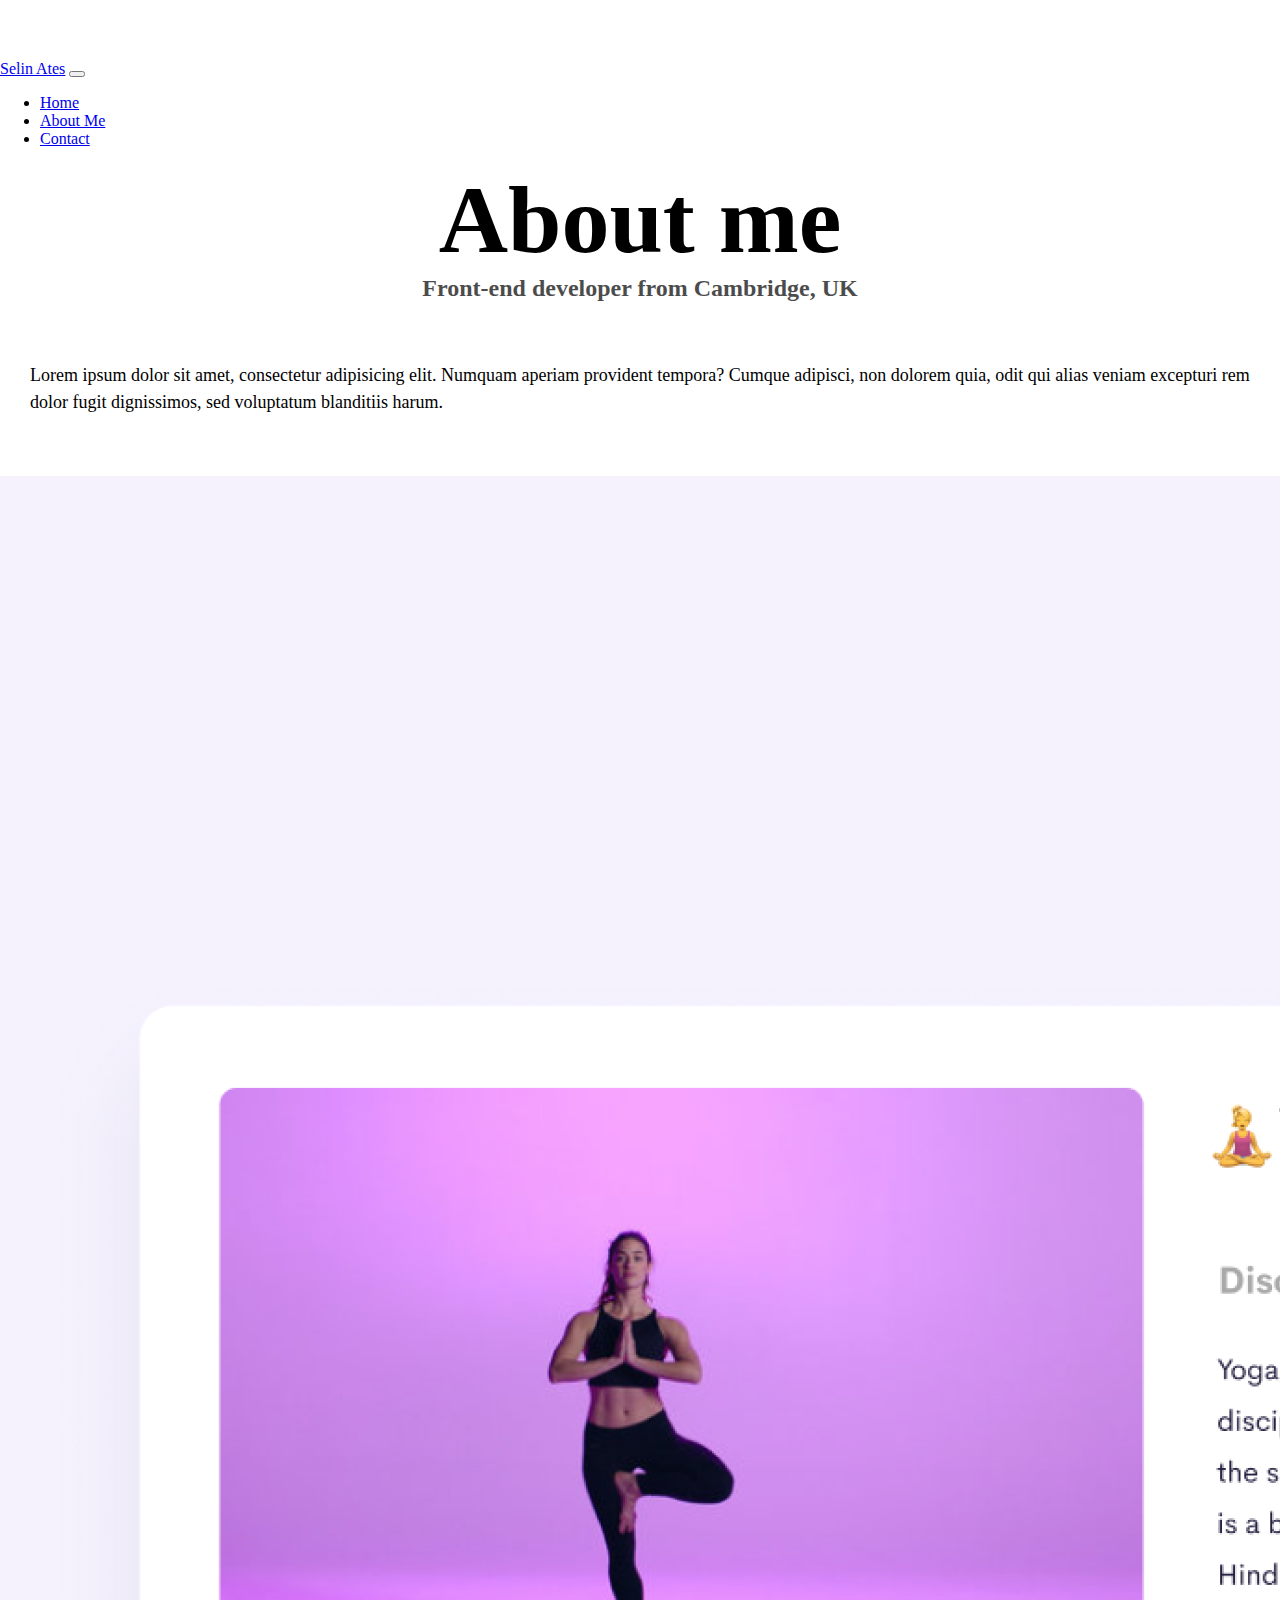
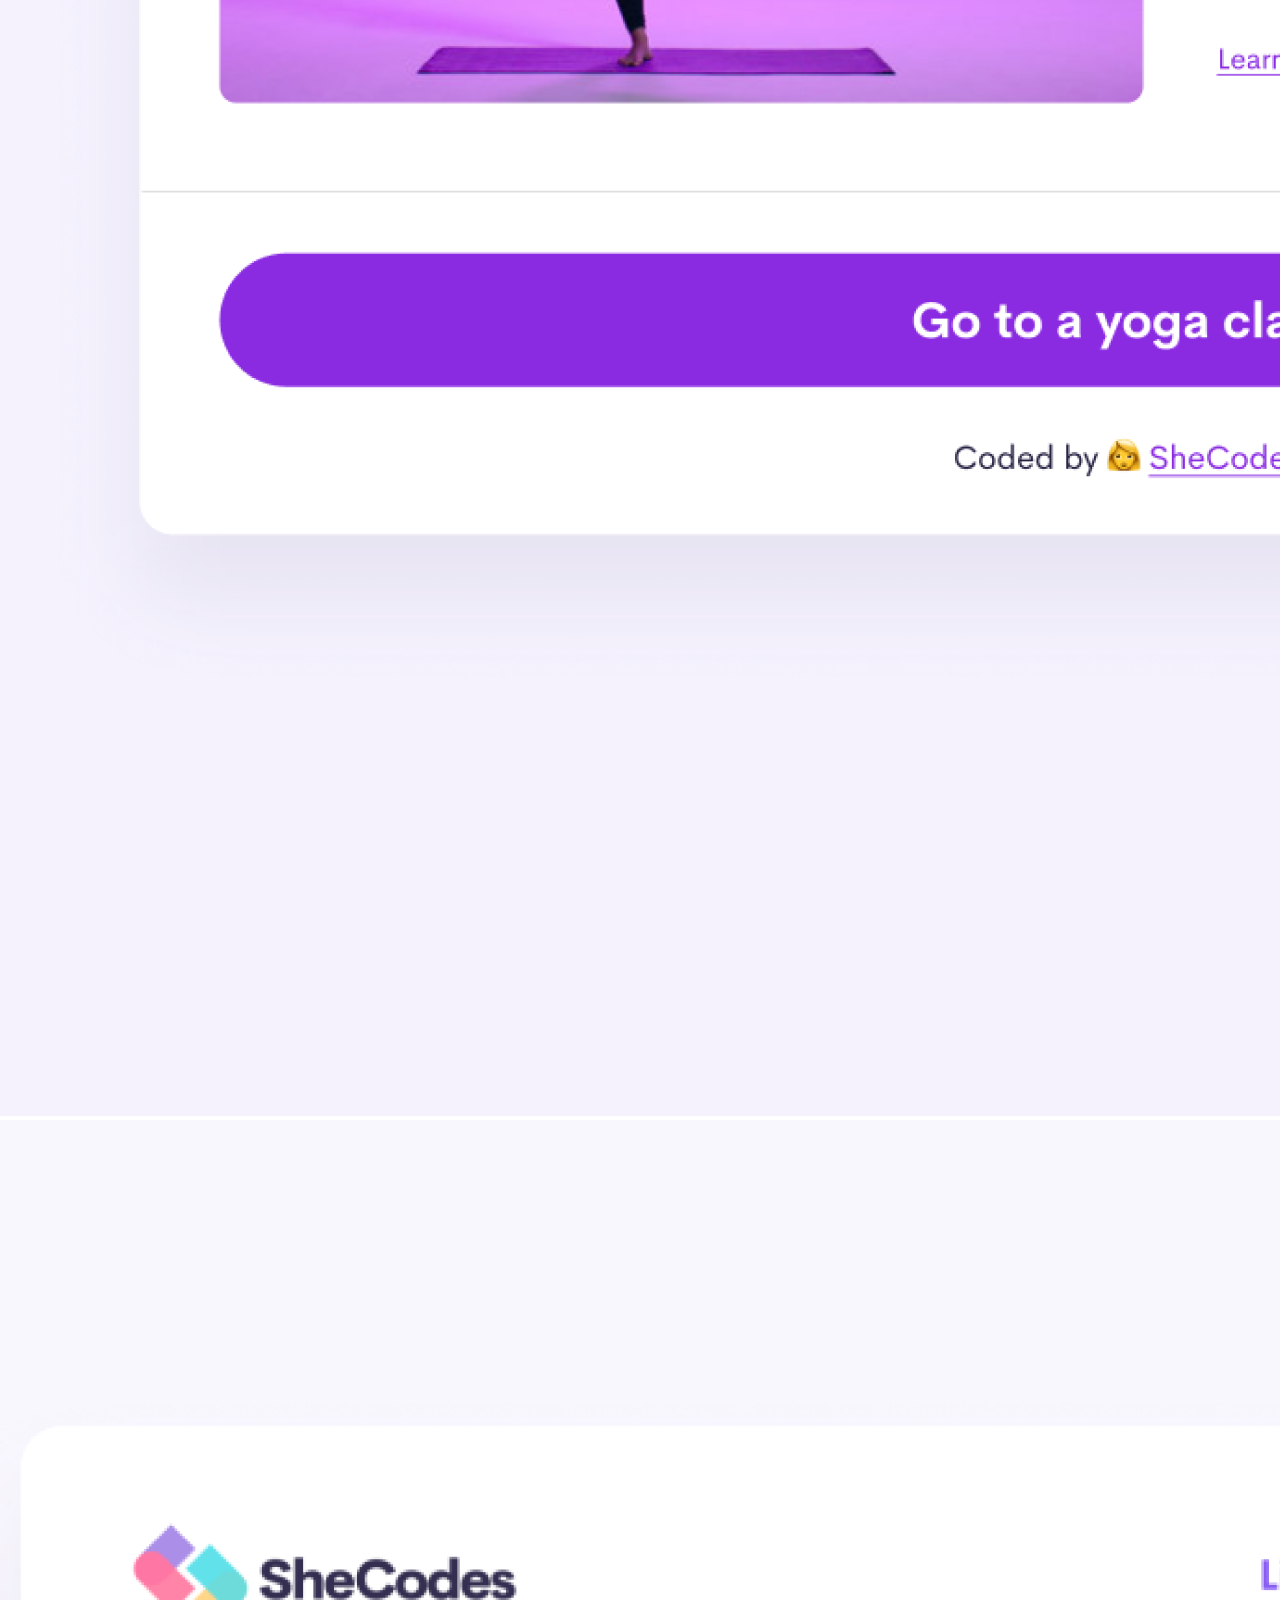
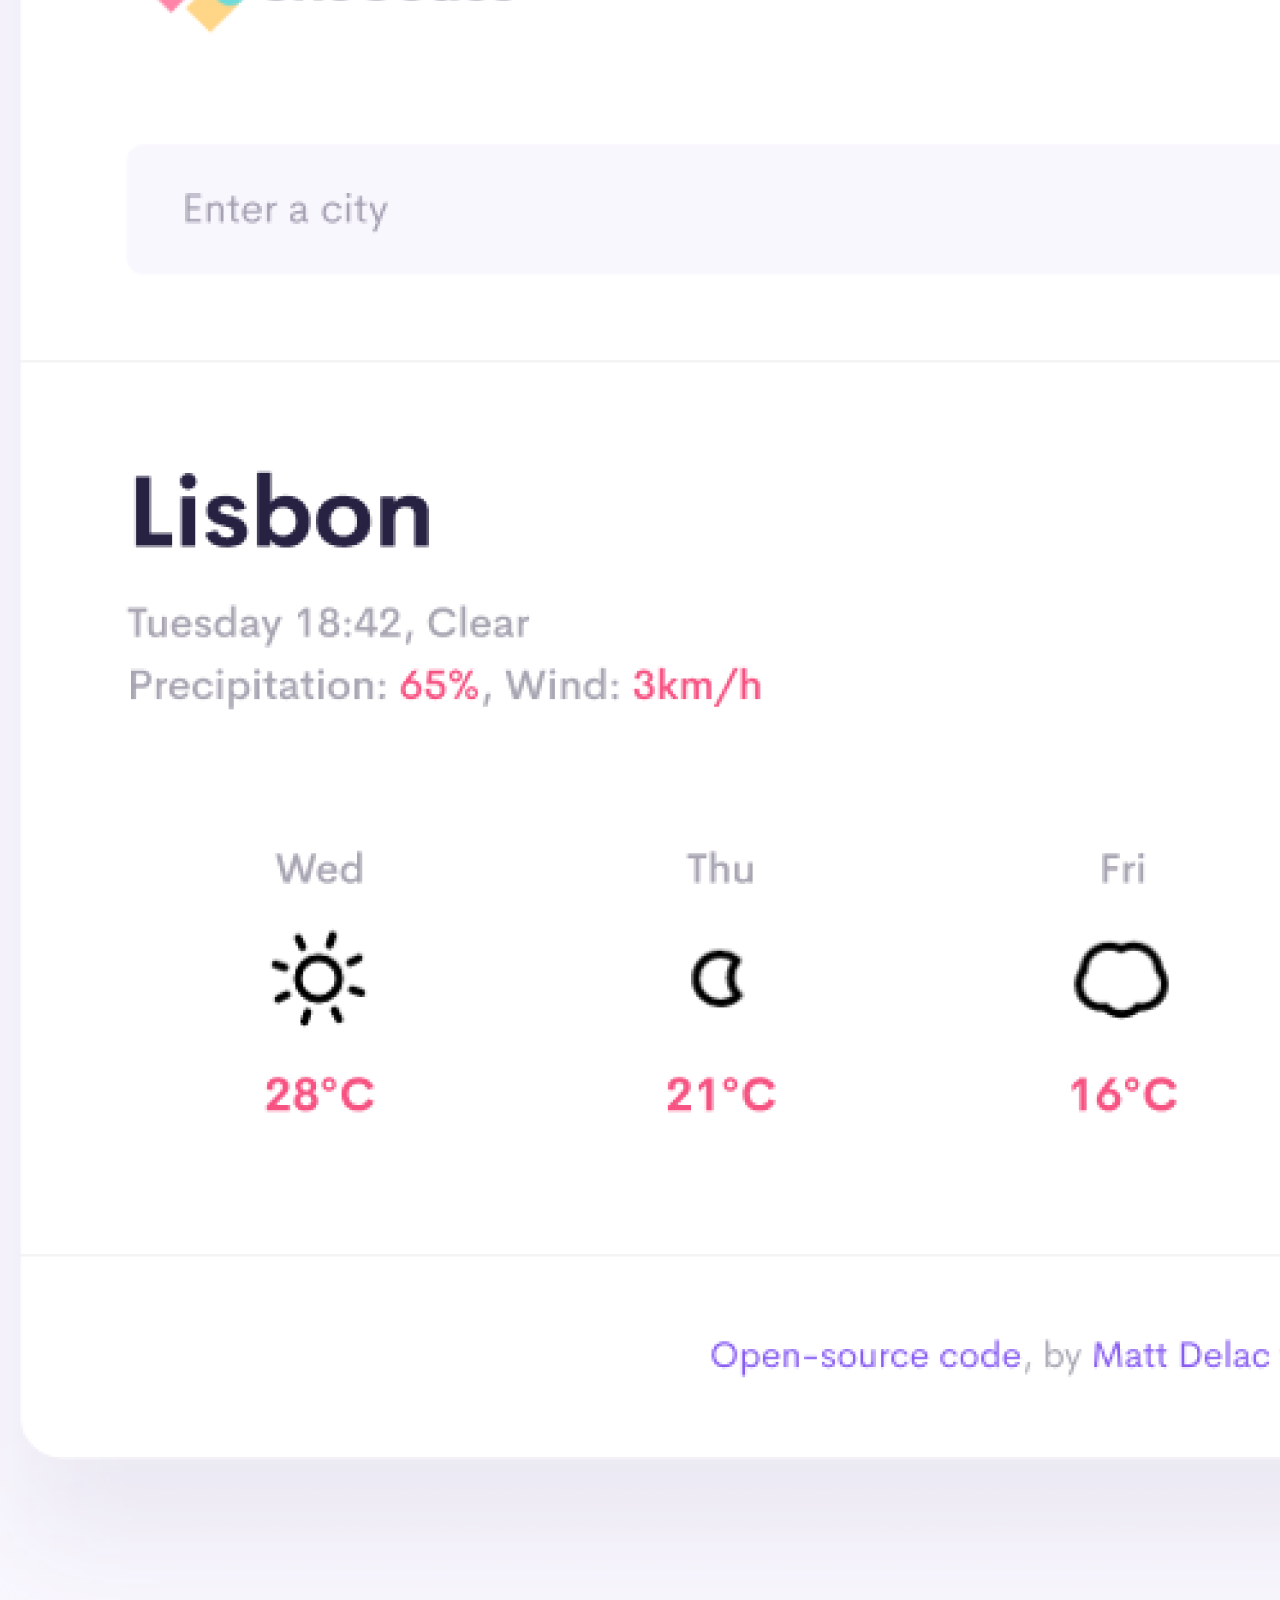
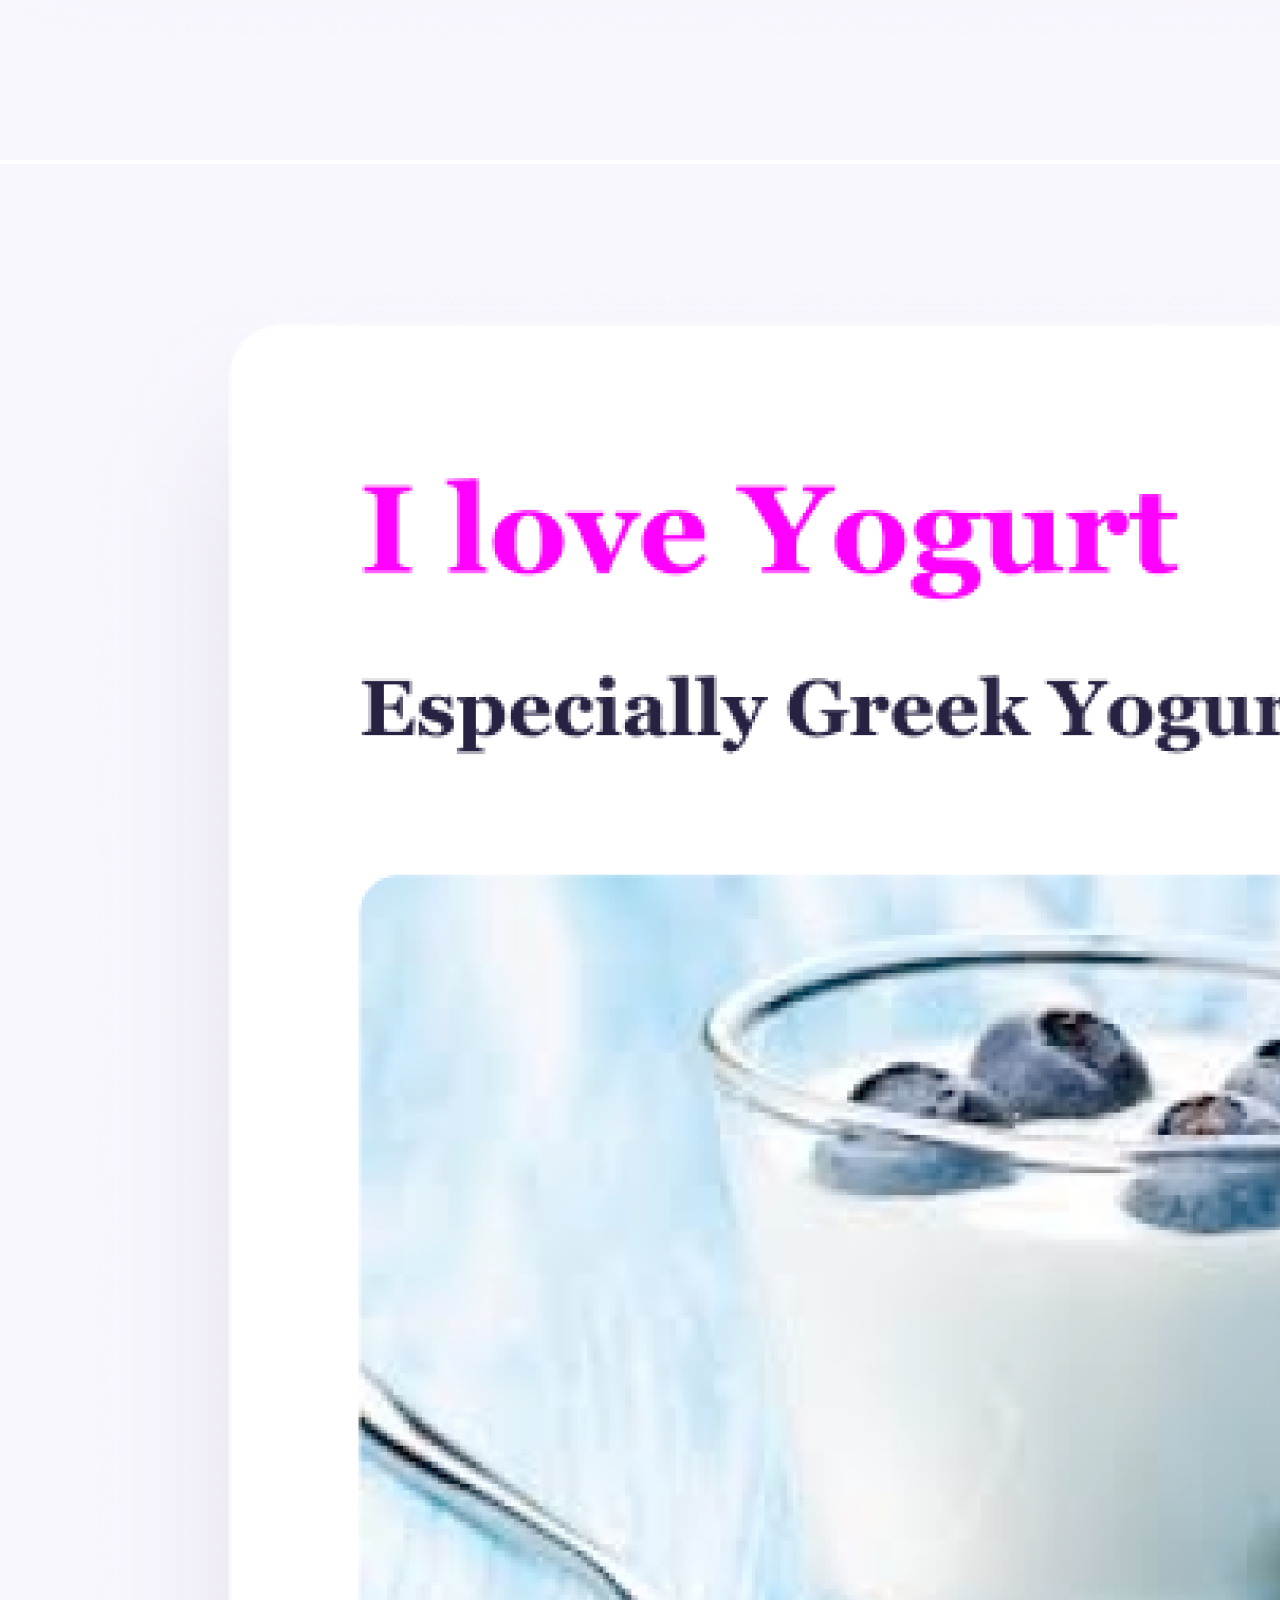
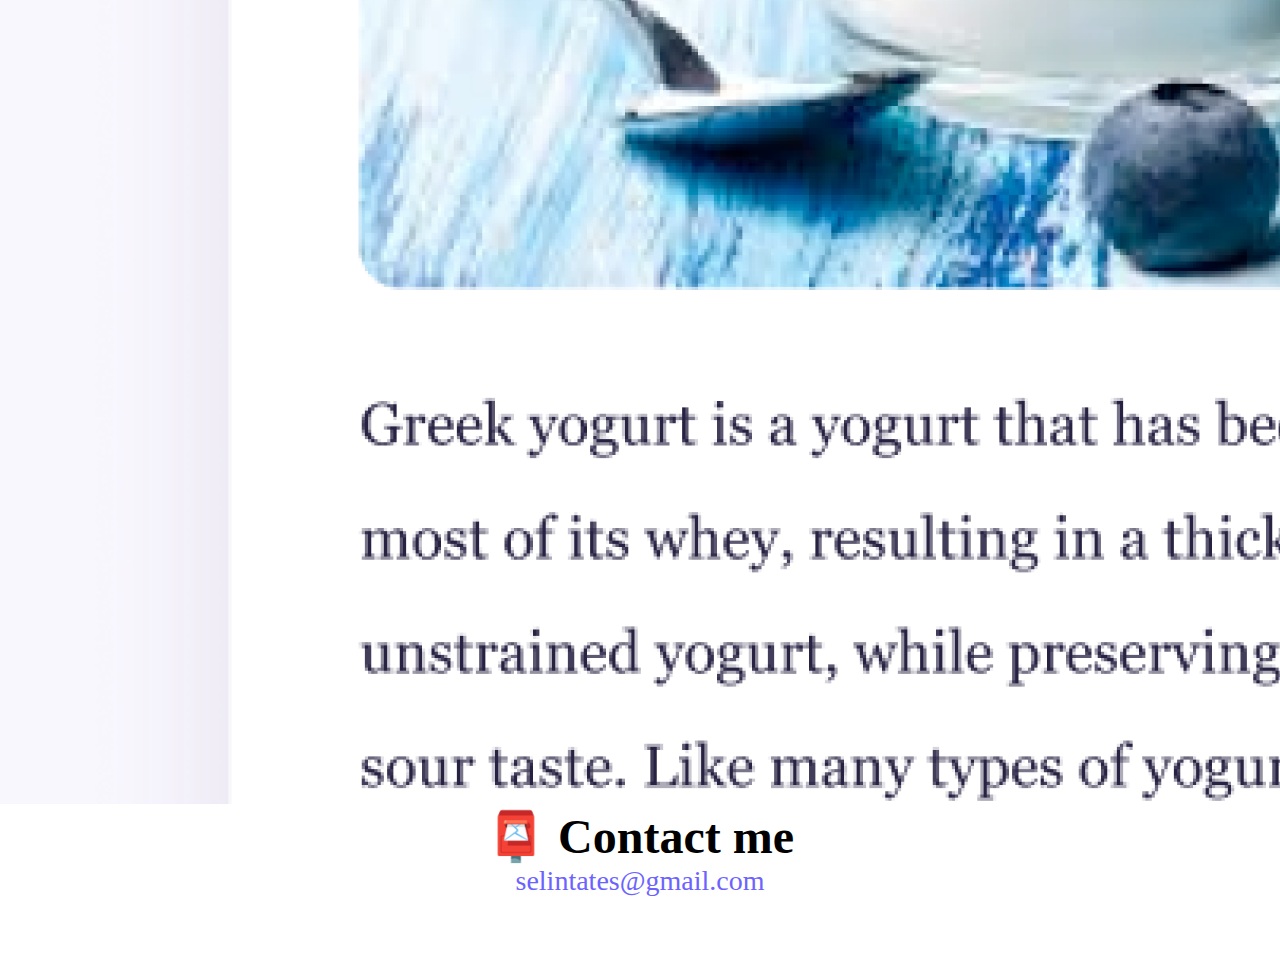
==== about.html @ eee94734 "add html css files" ====
<!DOCTYPE html>
<html lang="en">
  <head>
    <meta charset="UTF-8" />
    <meta http-equiv="X-UA-Compatible" content="IE=edge" />
    <meta name="viewport" content="width=device-width, initial-scale=1.0" />
    <link
    href="https://cdn.jsdelivr.net/npm/bootstrap@5.3.0-alpha3/dist/css/bootstrap.min.css"
    rel="stylesheet"
    integrity="sha384-KK94CHFLLe+nY2dmCWGMq91rCGa5gtU4mk92HdvYe+M/SXH301p5ILy+dN9+nJOZ"
    crossorigin="anonymous"
  />
    <link rel="stylesheet" href="src/style.css" />
    <title>About Selin Ates</title>
  </head>
  <body>
    <nav class="navbar navbar-expand-lg navbar-light bg-light fixed-top">
      <div class="container">
        <a class="navbar-brand" href="index.html">Selin Ates</a>
        <button class="navbar-toggler" type="button" data-bs-toggle="collapse" data-bs-target="#navbarScroll" aria-controls="navbarScroll" aria-expanded="false" aria-label="Toggle navigation">
          <span class="navbar-toggler-icon"></span>
        </button>
        <div class="collapse navbar-collapse" id="navbarScroll">
          <ul class="navbar-nav me-auto my-2 my-lg-0 navbar-nav-scroll" style="--bs-scroll-height: 100px;">
            <li class="nav-item">
              <a class="nav-link" aria-current="page" href="index.html">Home</a>
            </li>
            <li class="nav-item">
              <a class="nav-link active" href="about.html">About Me</a>
            </li>
            <li class="nav-item">
              <a class="nav-link" href="about.html#contact">Contact</a>
            </li>
          </ul>
          </div>
        </nav>
    
    <h1>About me</h1>
    <h3>Front-end developer from Cambridge, UK</h3>
    <div class="about-paragraphs">
      <p>
        Lorem ipsum dolor sit amet, consectetur adipisicing elit. Numquam
        aperiam provident tempora? Cumque adipisci, non dolorem quia, odit qui
        alias veniam excepturi rem dolor fugit dignissimos, sed voluptatum
        blanditiis harum.
        <br />
      </p>
    </div>
    <div class="container">
      <div class="row">
        <div class="col-sm-4">
          <img src="images/yoga.png" class="img-fluid p-2 shadow rounded" alt="yoga">
        </div>
        <div class="col-sm-4">
            <img src="images/weather.png" class="img-fluid p-2 shadow rounded" alt="weather">
          </div>
        <div class="col-sm-4">
            <img src="images/yogurt.png" class="img-fluid p-2 shadow rounded" alt="yogurt">
          </div>
      </div>
    </div>
    <div class="mt-5" id="contact">
      <h2>📮 Contact me</h2>
      <a href="mailto:selintates@gmail.com " class="email-link">
        selintates@gmail.com
      </a>
    </div>
    <script
      src="https://cdn.jsdelivr.net/npm/bootstrap@5.3.0-alpha3/dist/js/bootstrap.bundle.min.js"
      integrity="sha384-ENjdO4Dr2bkBIFxQpeoTz1HIcje39Wm4jDKdf19U8gI4ddQ3GYNS7NTKfAdVQSZe"
      crossorigin="anonymous"
    ></script>
  </body>
</html>
---- src/style.css ----
:root {
    --primary-color: #6c63ff;
    --secondary-color: #f5f2fe;
    --box-shadow: 0 5px 10px rgba(0, 0, 0, 0.3);
  }
  
  body {
    margin: 60px auto;
  }
  
  h1,
  h2,
  h3 {
    text-align: center;
    margin: 0;
  }
  
  h1 {
    font-size: 96px;
    margin-top: 10px;
  }
  
  h2 {
    font-size: 48px;
  }
  
  h3 {
    font-size: 24px;
    opacity: 0.7;
  }
  
  p {
    background: var(--secondary-color);
    padding: 20px;
    border-radius: 4px;
    font-size: 18px;
    line-height: 1.5;
    text-align: left;
  }
  
  .navigation-links {
    display: flex;
    margin-top: 40px;
    justify-content: center;
  }
  
  .navigation-links a {
    margin: 20px;
    border-radius: 4px;
    padding: 20px 15px;
    text-decoration: none;
    text-transform: capitalize;
  }
  
  .contact-link {
    background: var(--primary-color);
    box-shadow: var(--box-shadow);
    color: white;
  }
  
  .about-link {
    color: var(--primary-color);
    border: 1px solid var(--primary-color);
  }
  
  .homepage-link {
    color: var(--primary-color);
    text-align: center;
    display: block;
  }
  
  .about-paragraphs {
    display: flex;
    margin: 30px 0;
  }
  
  .about-paragraphs p {
    margin: 10px;
    background: none;
  }
  
  .email-link {
    display: flex;
    justify-content: center;
    color: var(--primary-color);
    font-size: 28px;
    text-decoration: none;
  }
  
  .email-link:hover {
    text-decoration: underline;
  }
  
  .info {
    margin: 0;
  }
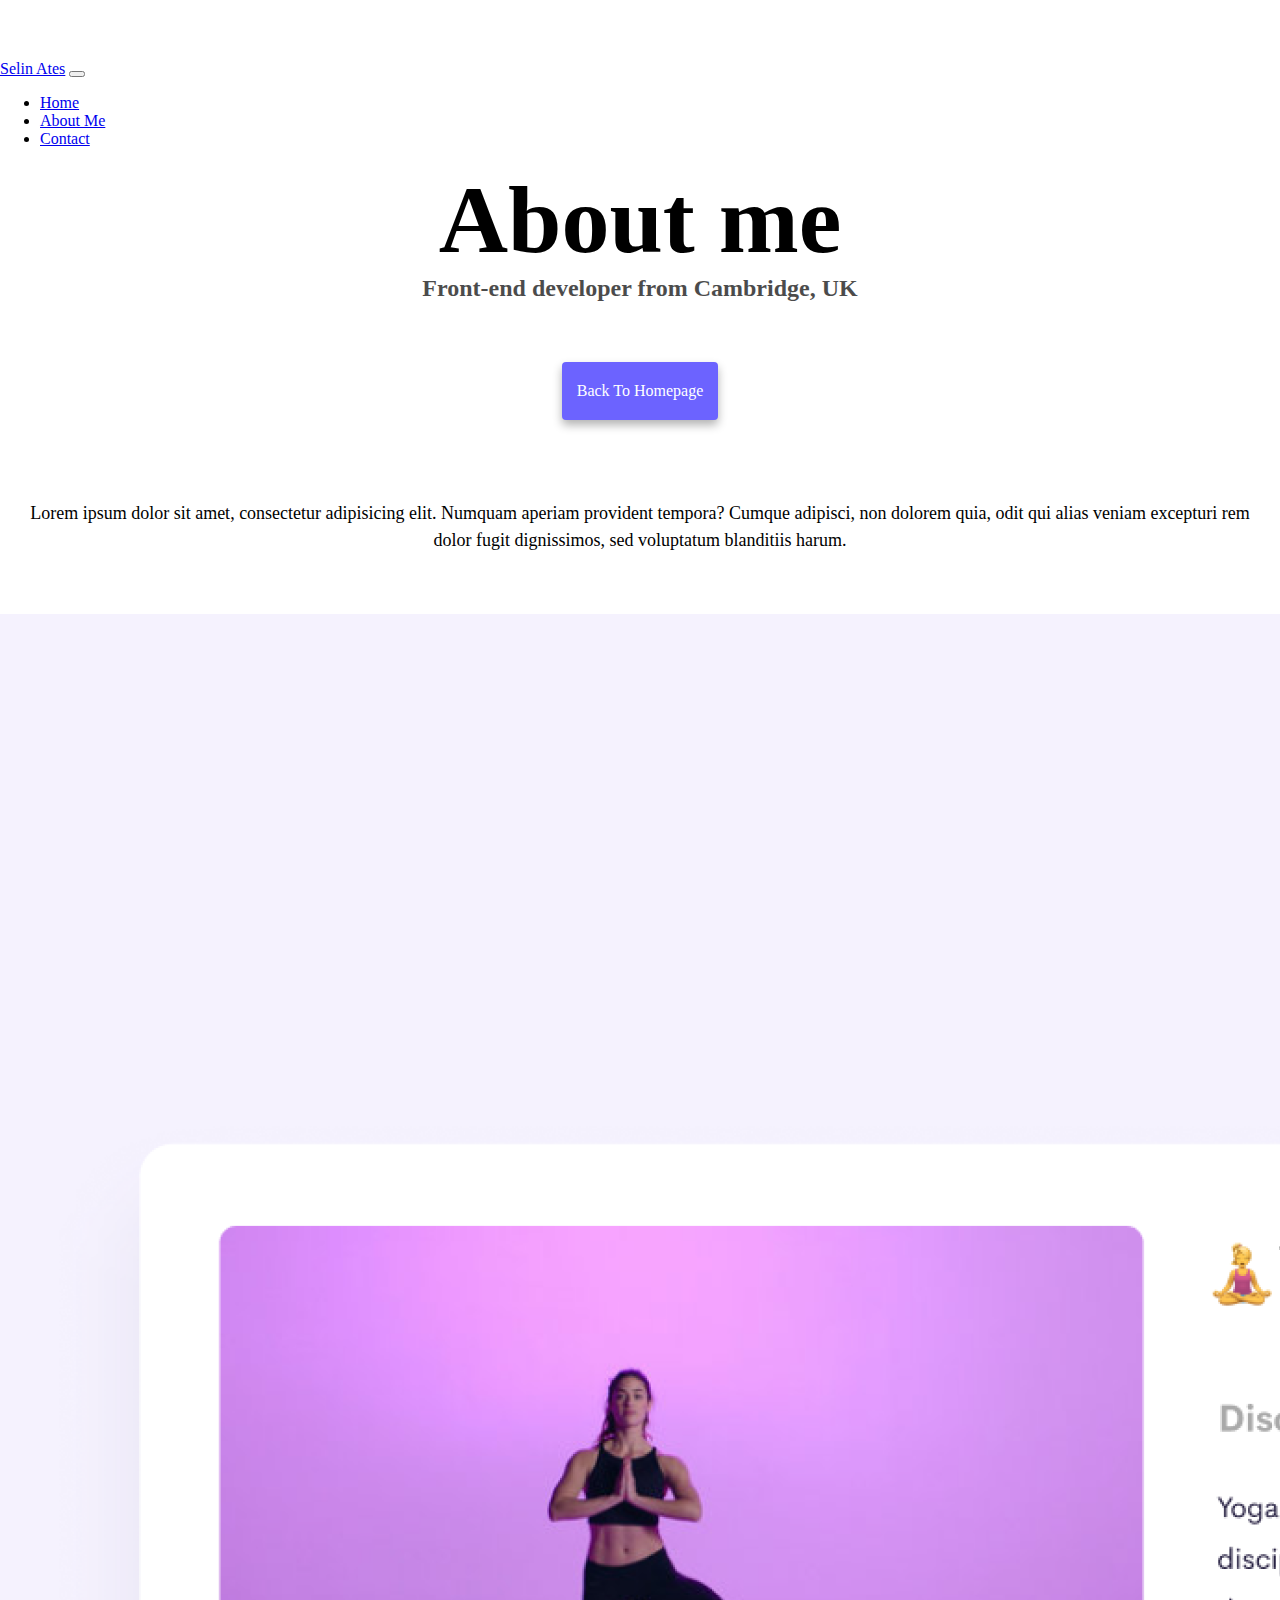
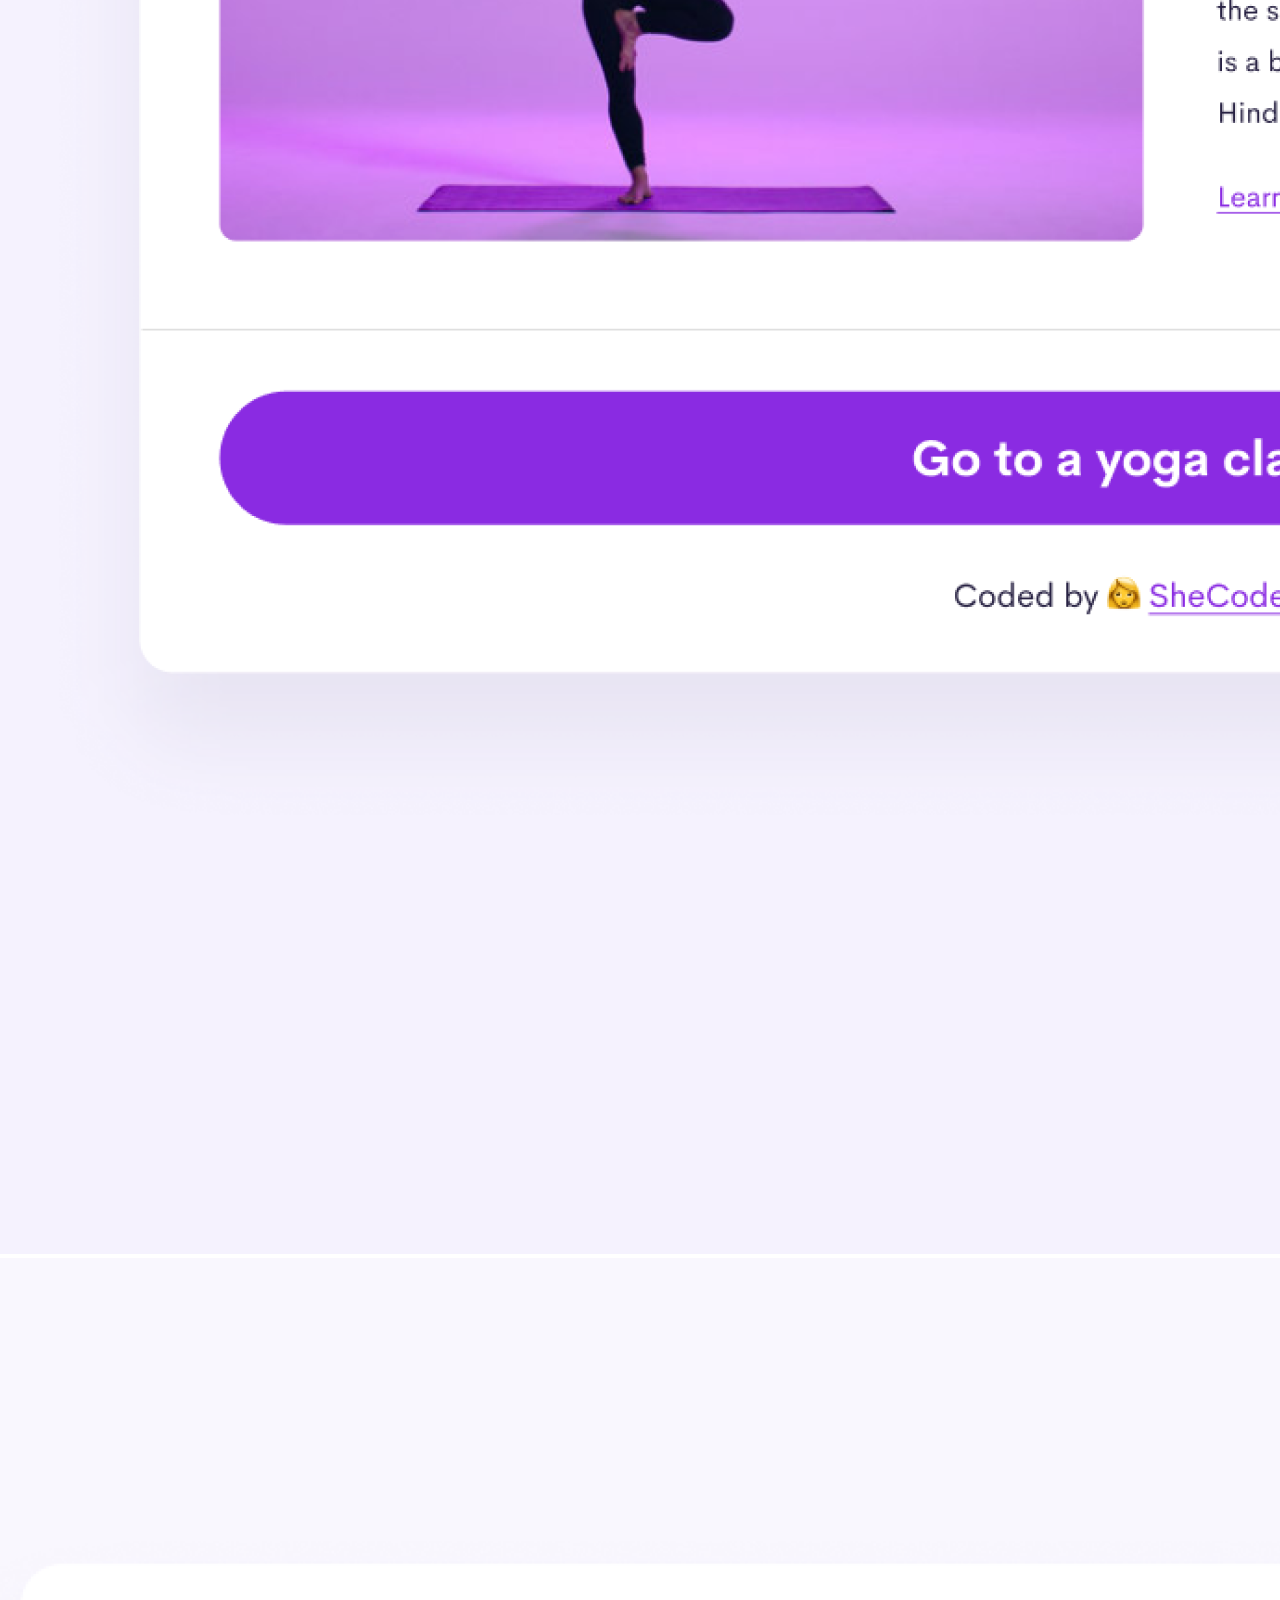
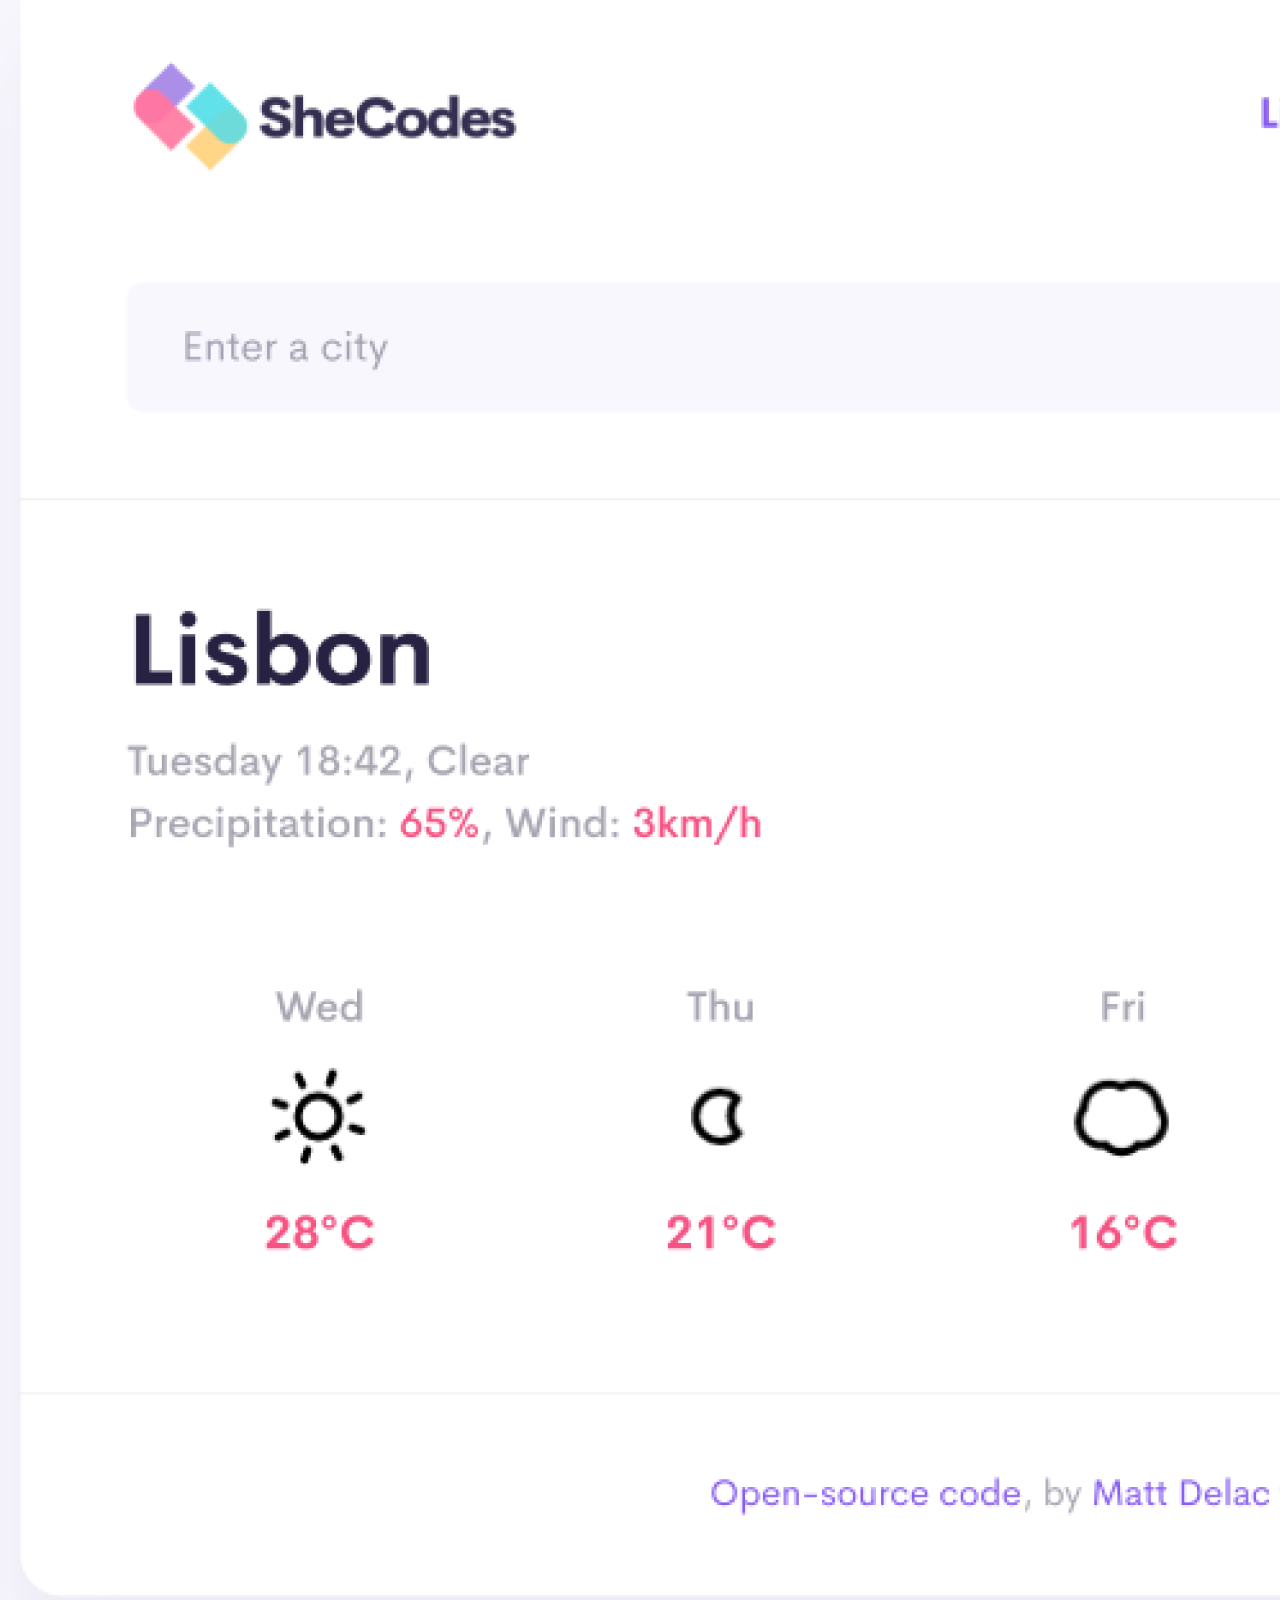
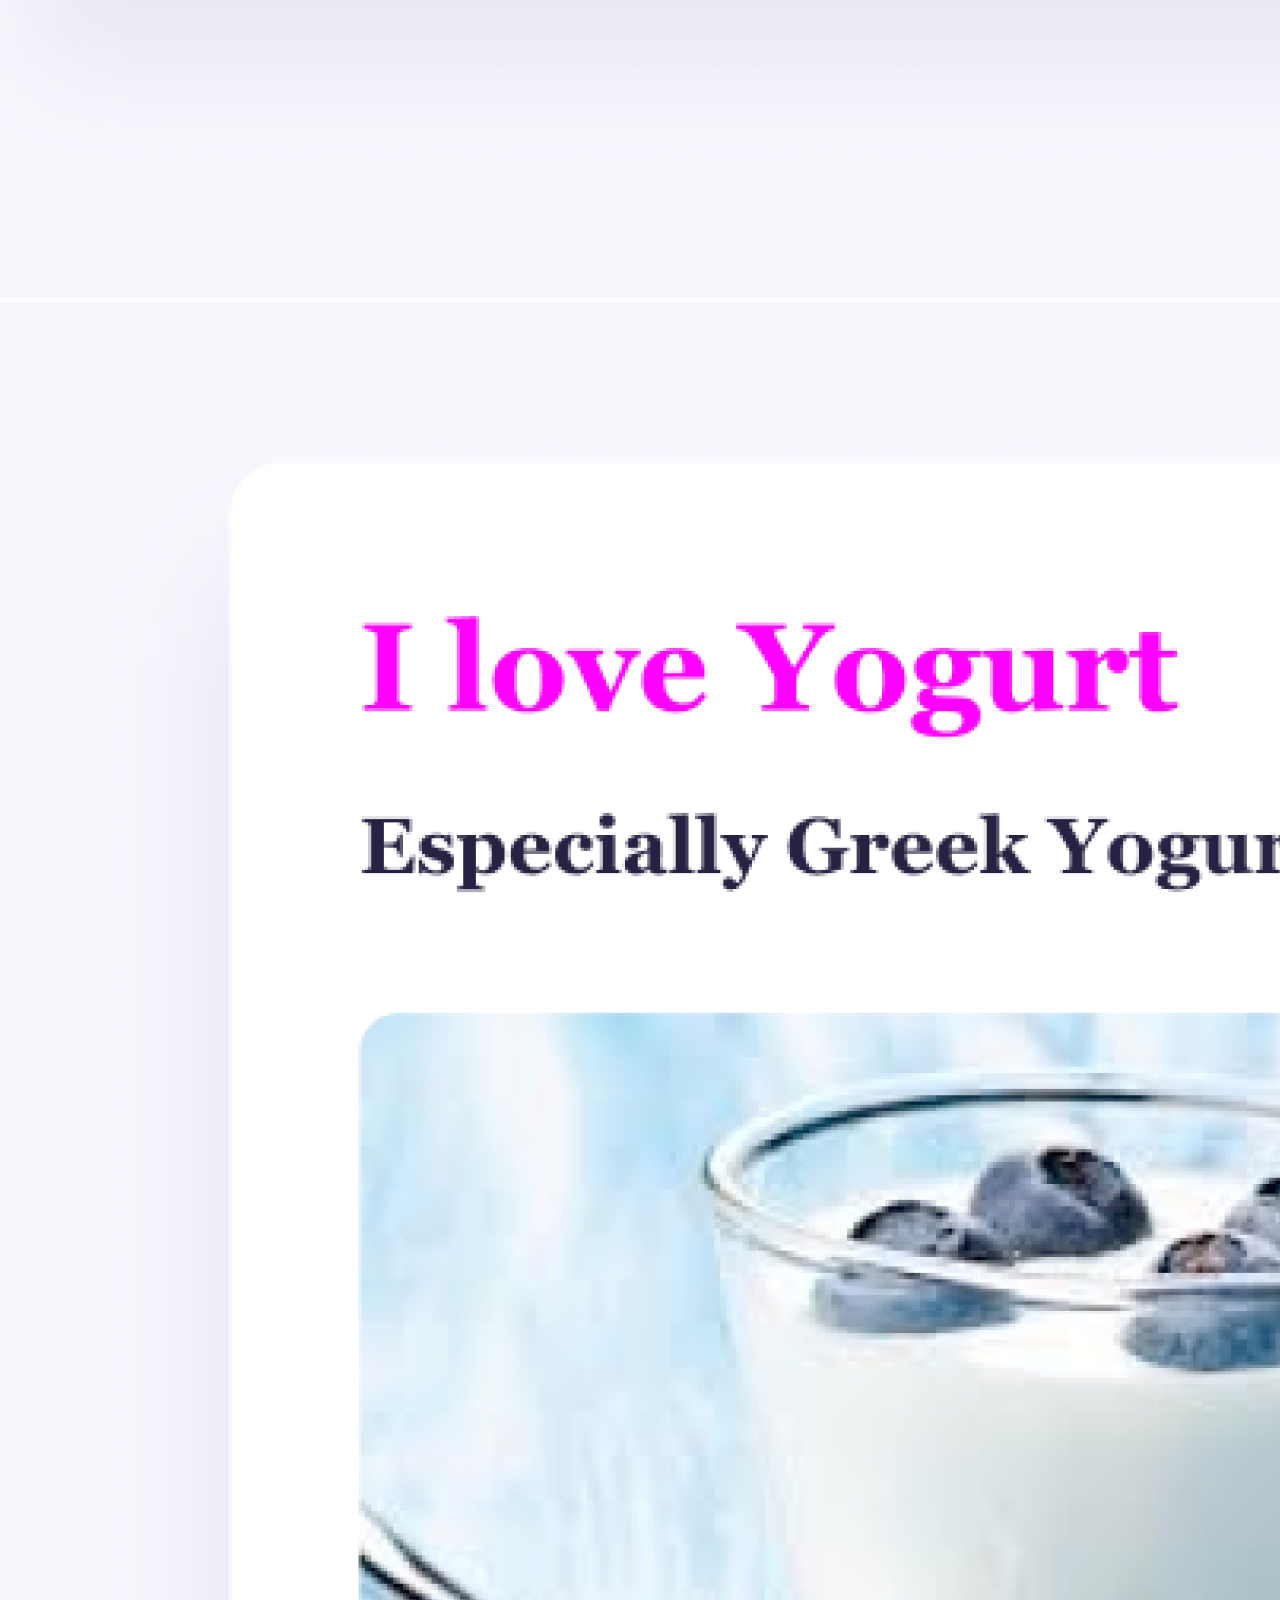
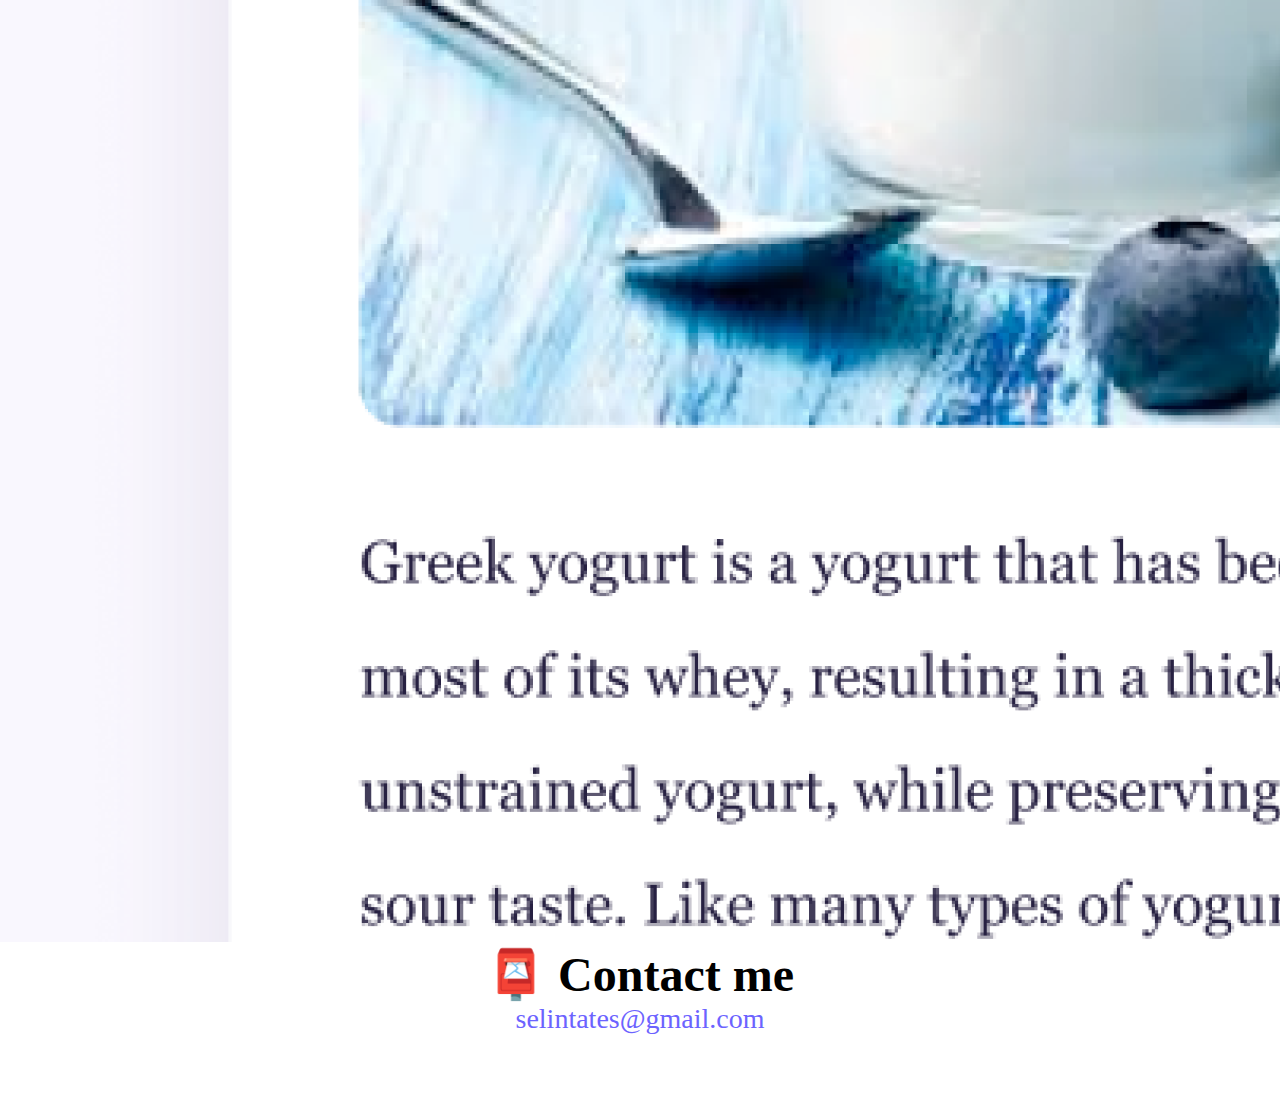
==== commit 7e4de3ff: "add button on about page and minor css changes" ====
--- a/about.html
+++ b/about.html
@@ -37,6 +37,9 @@
     
     <h1>About me</h1>
     <h3>Front-end developer from Cambridge, UK</h3>
+    <div class="navigation-links">
+      <a href="index.html" class="contact-link">Back to Homepage</a>
+    </div>
     <div class="about-paragraphs">
       <p>
         Lorem ipsum dolor sit amet, consectetur adipisicing elit. Numquam
--- a/src/style.css
+++ b/src/style.css
@@ -77,6 +77,7 @@
   .about-paragraphs p {
     margin: 10px;
     background: none;
+    text-align: center;
   }
   
   .email-link {
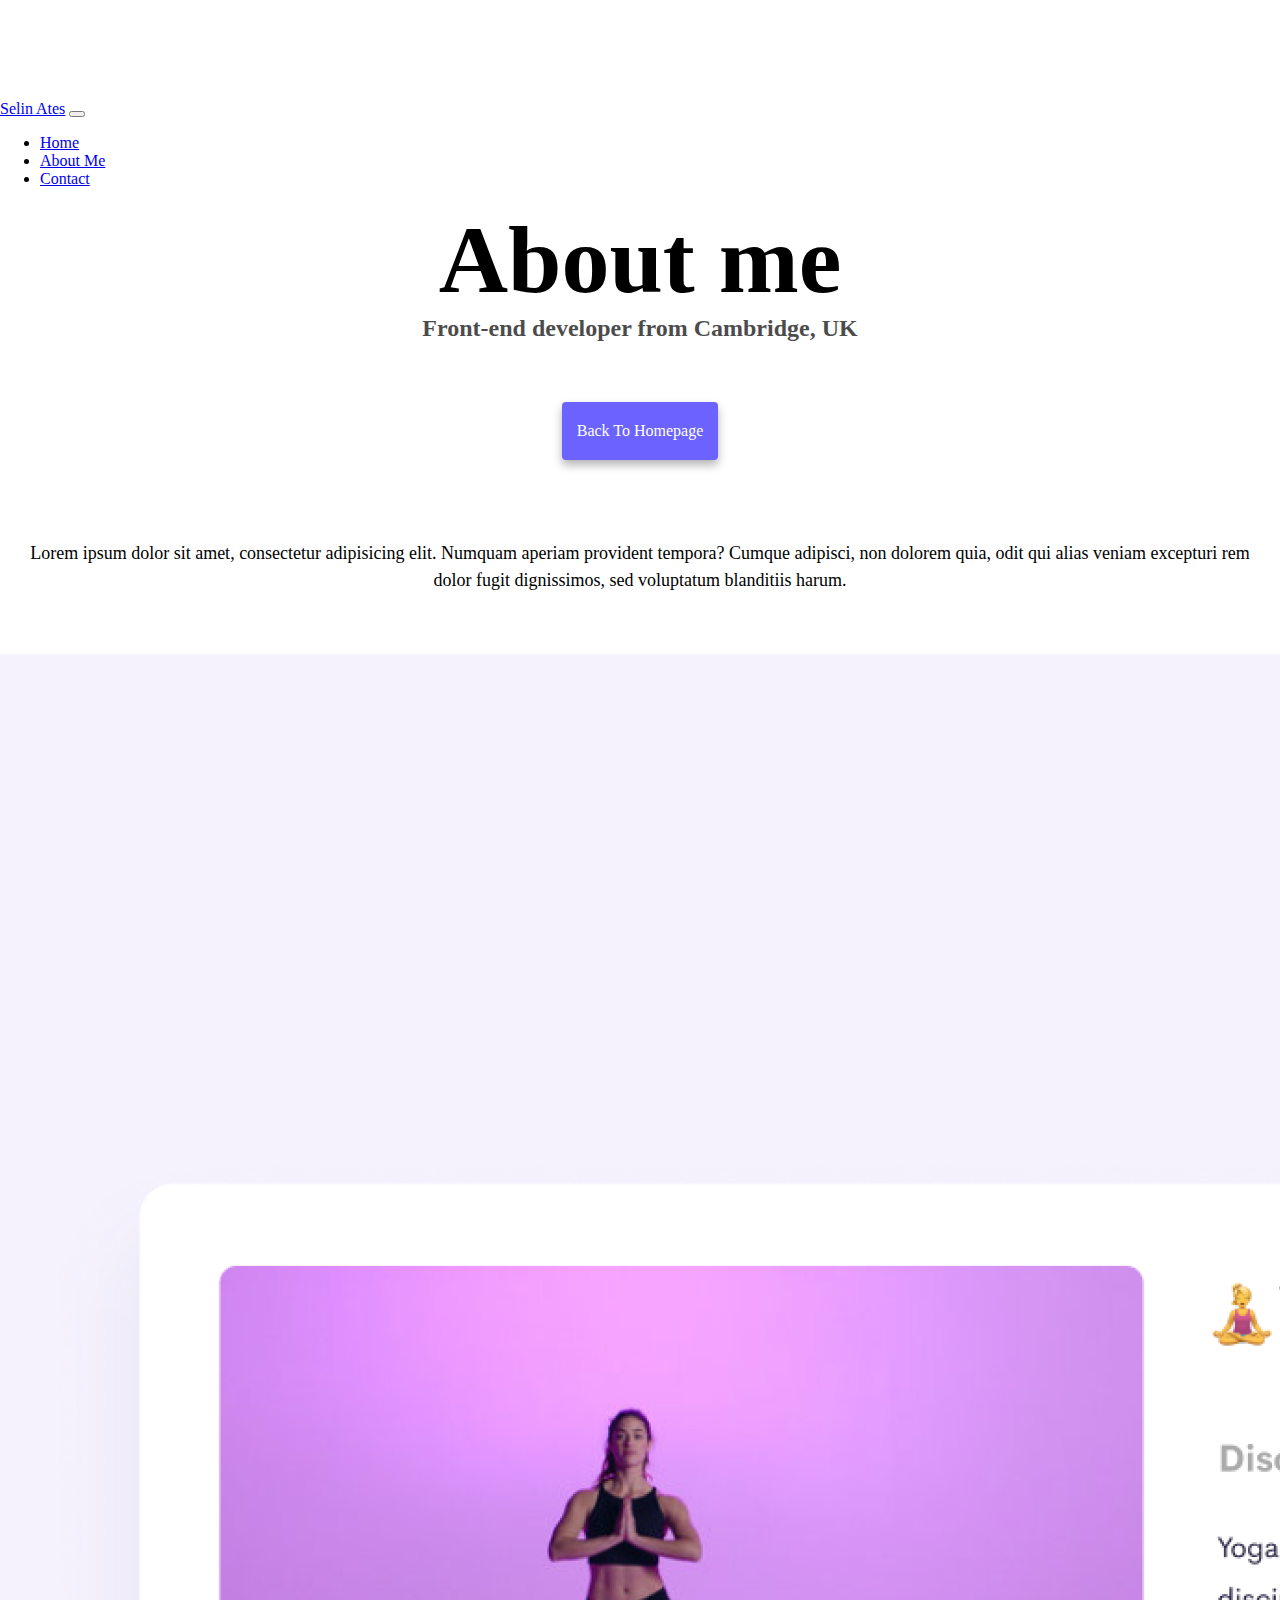
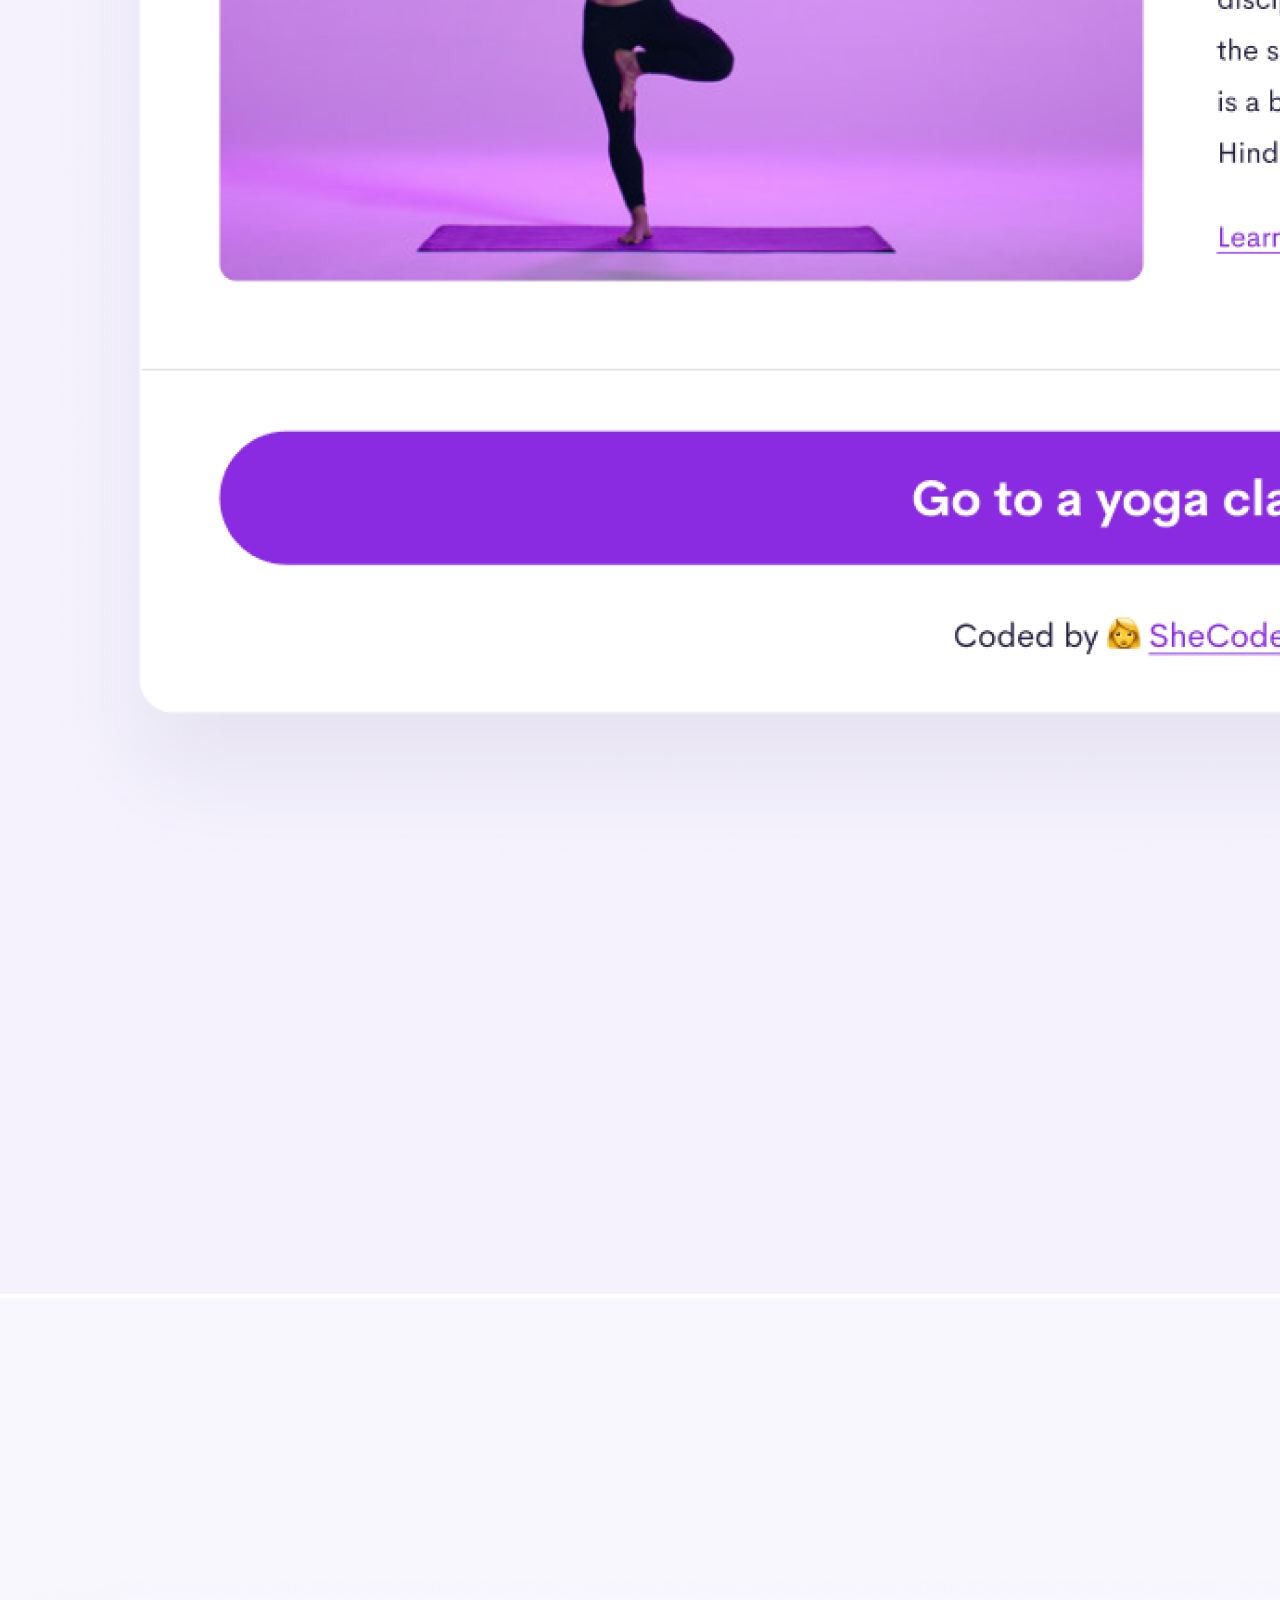
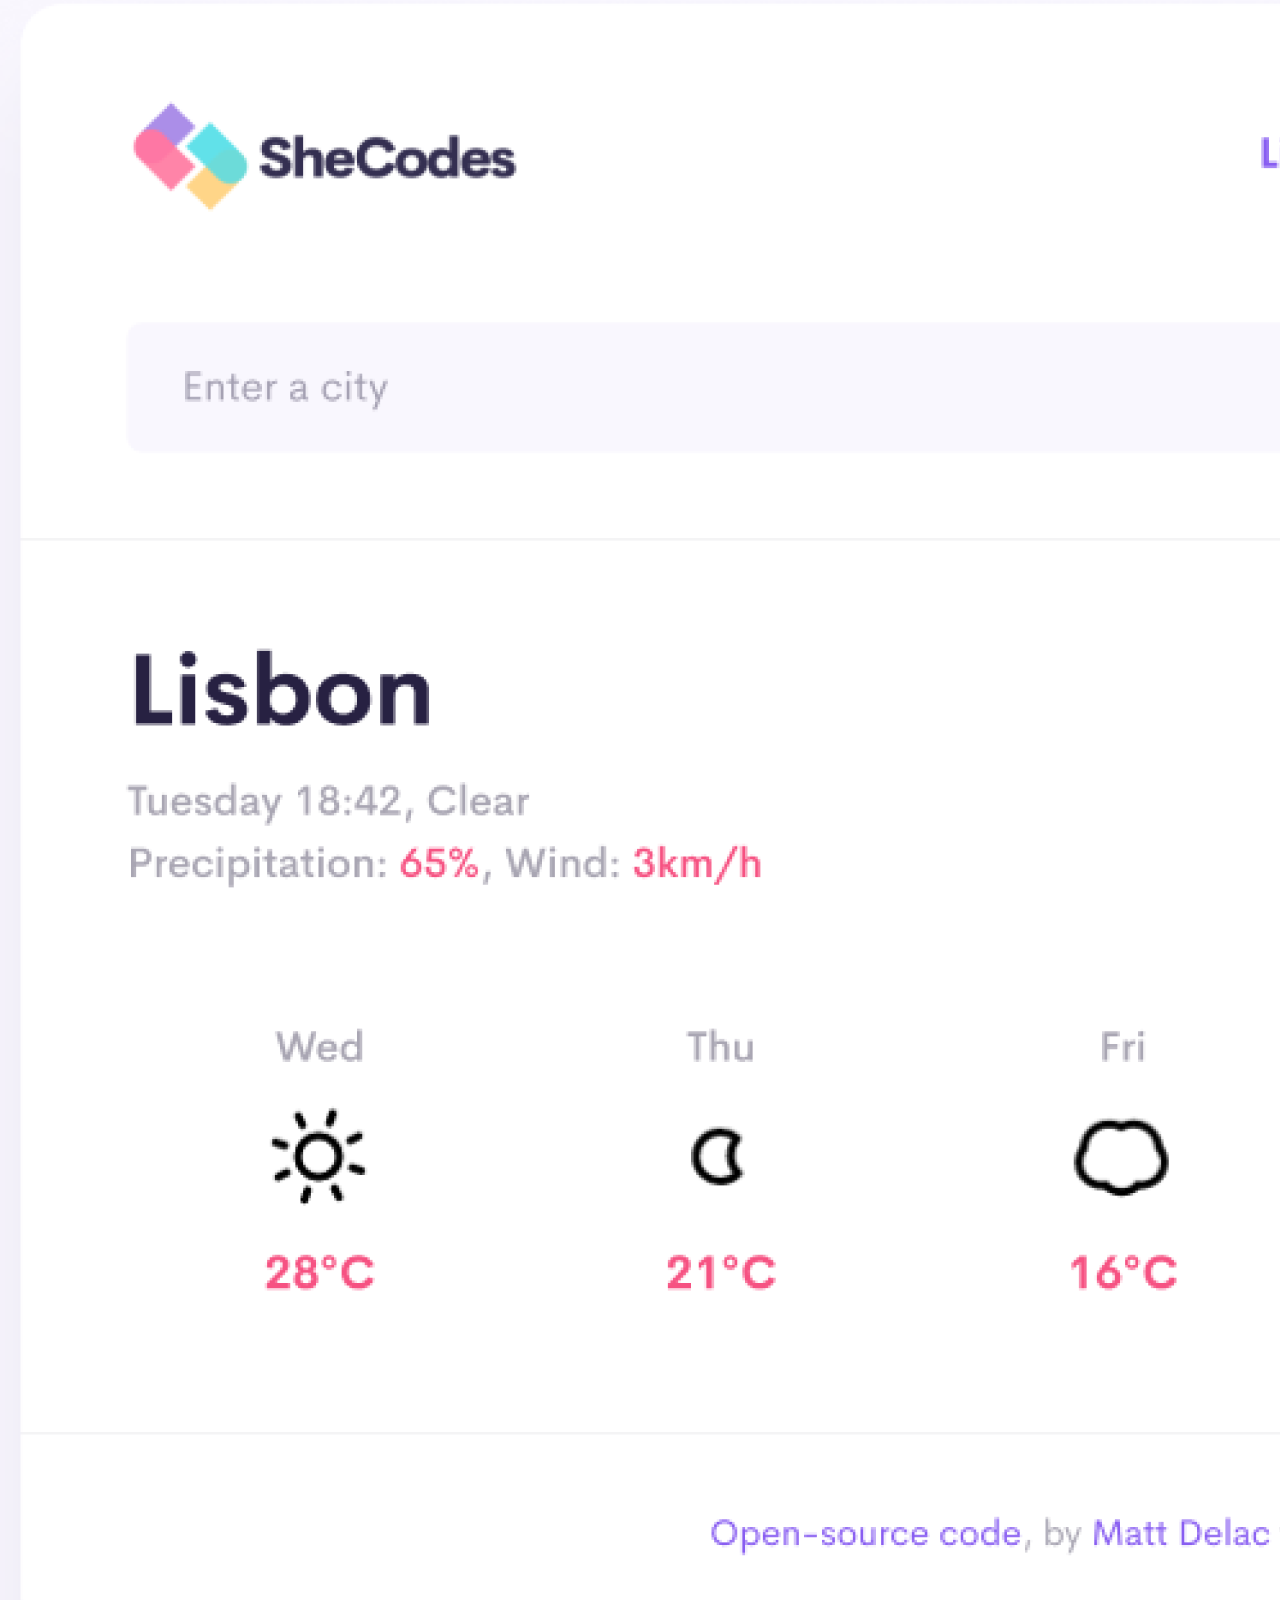
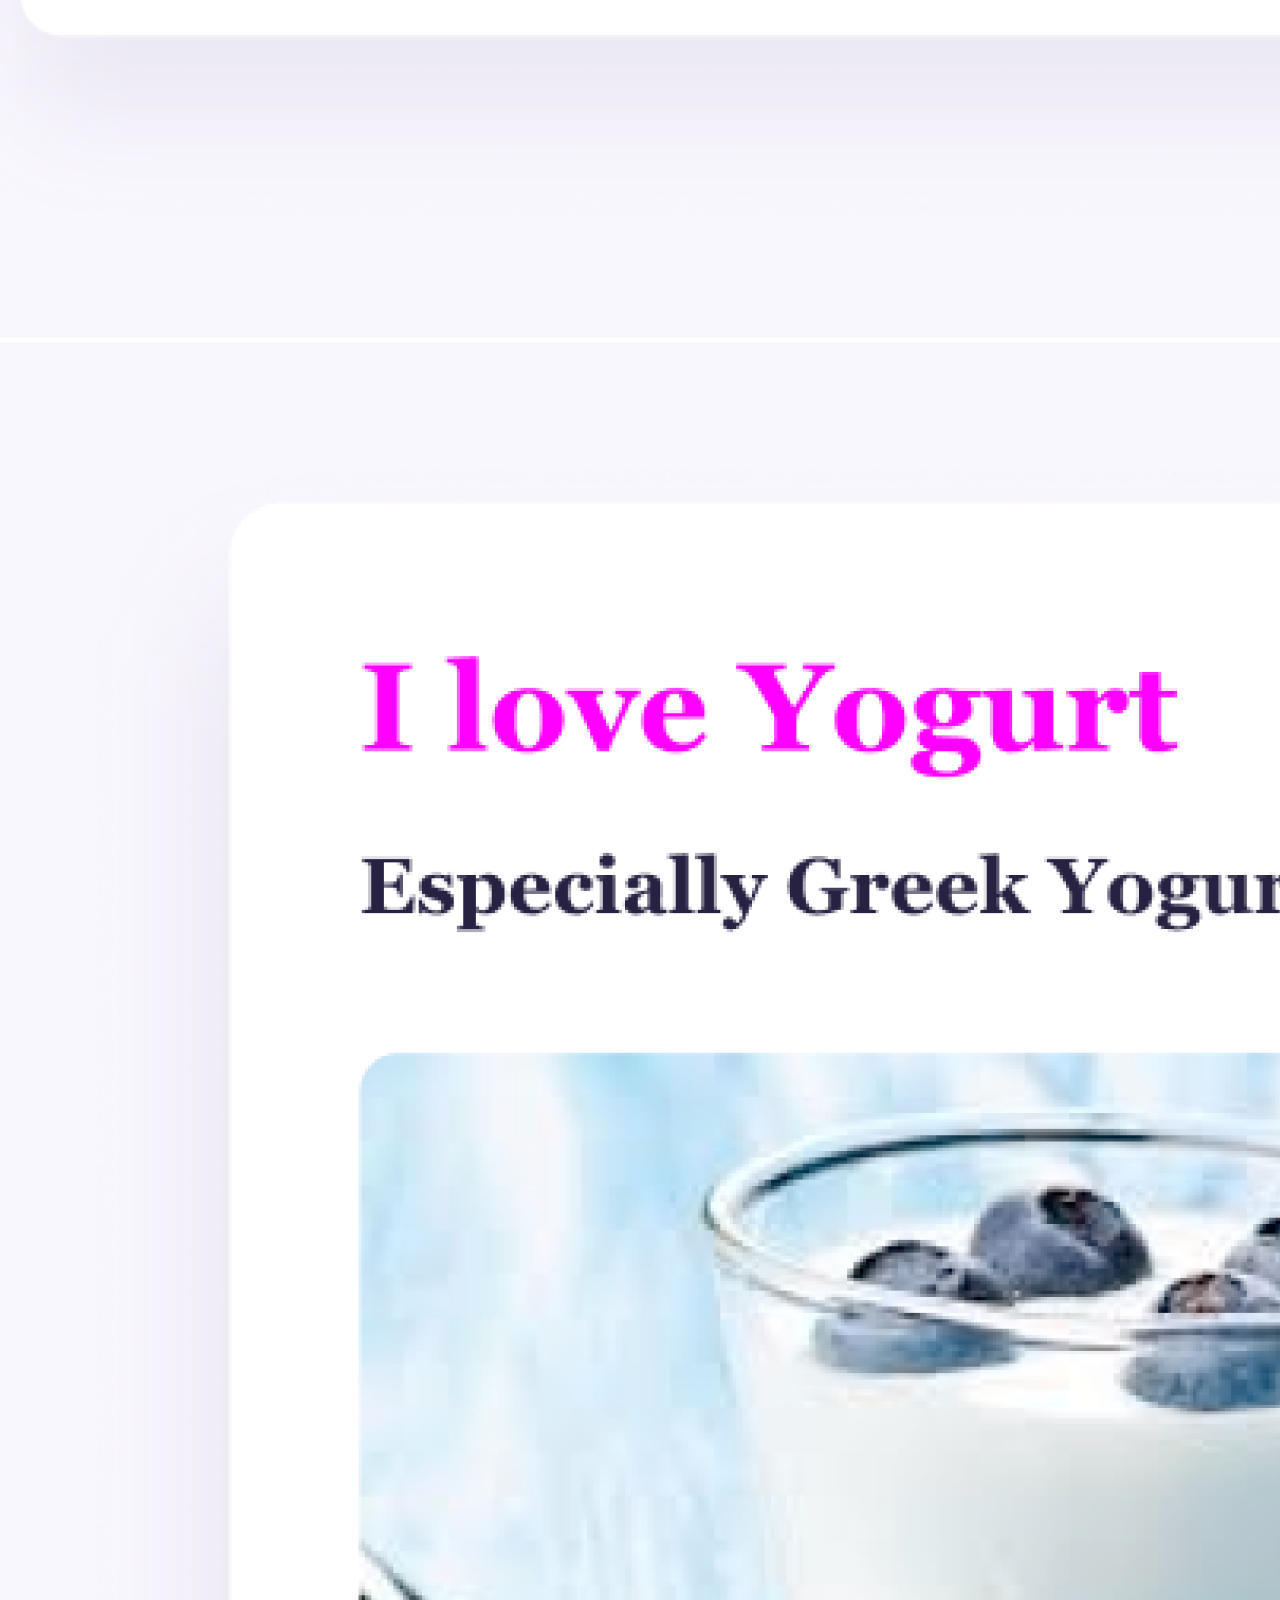
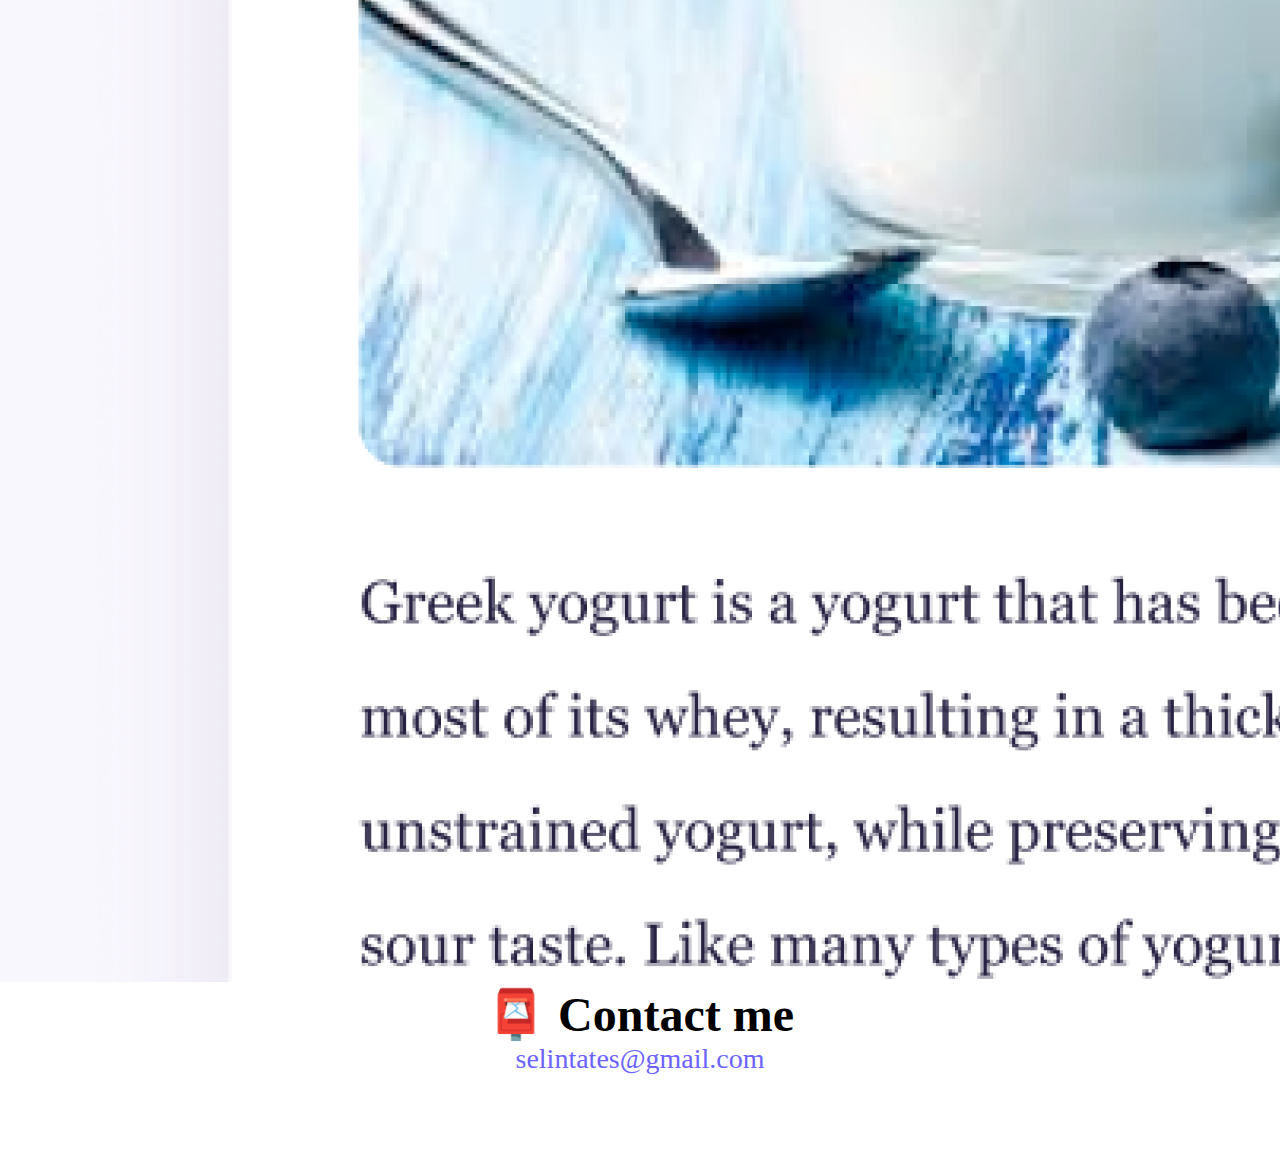
==== commit 03b3b21c: "add minor seo tags" ====
--- a/about.html
+++ b/about.html
@@ -4,24 +4,36 @@
     <meta charset="UTF-8" />
     <meta http-equiv="X-UA-Compatible" content="IE=edge" />
     <meta name="viewport" content="width=device-width, initial-scale=1.0" />
+    <meta name="discription" content="Selin Ates about page" />
     <link
-    href="https://cdn.jsdelivr.net/npm/bootstrap@5.3.0-alpha3/dist/css/bootstrap.min.css"
-    rel="stylesheet"
-    integrity="sha384-KK94CHFLLe+nY2dmCWGMq91rCGa5gtU4mk92HdvYe+M/SXH301p5ILy+dN9+nJOZ"
-    crossorigin="anonymous"
-  />
+      href="https://cdn.jsdelivr.net/npm/bootstrap@5.3.0-alpha3/dist/css/bootstrap.min.css"
+      rel="stylesheet"
+      integrity="sha384-KK94CHFLLe+nY2dmCWGMq91rCGa5gtU4mk92HdvYe+M/SXH301p5ILy+dN9+nJOZ"
+      crossorigin="anonymous"
+    />
     <link rel="stylesheet" href="src/style.css" />
-    <title>About Selin Ates</title>
+    <title>About / Selin Ates</title>
   </head>
   <body>
     <nav class="navbar navbar-expand-lg navbar-light bg-light fixed-top">
       <div class="container">
         <a class="navbar-brand" href="index.html">Selin Ates</a>
-        <button class="navbar-toggler" type="button" data-bs-toggle="collapse" data-bs-target="#navbarScroll" aria-controls="navbarScroll" aria-expanded="false" aria-label="Toggle navigation">
+        <button
+          class="navbar-toggler"
+          type="button"
+          data-bs-toggle="collapse"
+          data-bs-target="#navbarScroll"
+          aria-controls="navbarScroll"
+          aria-expanded="false"
+          aria-label="Toggle navigation"
+        >
           <span class="navbar-toggler-icon"></span>
         </button>
         <div class="collapse navbar-collapse" id="navbarScroll">
-          <ul class="navbar-nav me-auto my-2 my-lg-0 navbar-nav-scroll" style="--bs-scroll-height: 100px;">
+          <ul
+            class="navbar-nav me-auto my-2 my-lg-0 navbar-nav-scroll"
+            style="--bs-scroll-height: 100px"
+          >
             <li class="nav-item">
               <a class="nav-link" aria-current="page" href="index.html">Home</a>
             </li>
@@ -32,9 +44,9 @@
               <a class="nav-link" href="about.html#contact">Contact</a>
             </li>
           </ul>
-          </div>
-        </nav>
-    
+        </div>
+      </div>
+    </nav>
     <h1>About me</h1>
     <h3>Front-end developer from Cambridge, UK</h3>
     <div class="navigation-links">
@@ -52,14 +64,26 @@
     <div class="container">
       <div class="row">
         <div class="col-sm-4">
-          <img src="images/yoga.png" class="img-fluid p-2 shadow rounded" alt="yoga">
+          <img
+            src="images/yoga.png"
+            class="img-fluid p-2 shadow rounded"
+            alt="yoga"
+          />
         </div>
         <div class="col-sm-4">
-            <img src="images/weather.png" class="img-fluid p-2 shadow rounded" alt="weather">
-          </div>
+          <img
+            src="images/weather.png"
+            class="img-fluid p-2 shadow rounded"
+            alt="weather"
+          />
+        </div>
         <div class="col-sm-4">
-            <img src="images/yogurt.png" class="img-fluid p-2 shadow rounded" alt="yogurt">
-          </div>
+          <img
+            src="images/yogurt.png"
+            class="img-fluid p-2 shadow rounded"
+            alt="yogurt"
+          />
+        </div>
       </div>
     </div>
     <div class="mt-5" id="contact">
--- a/src/style.css
+++ b/src/style.css
@@ -5,7 +5,7 @@
   }
   
   body {
-    margin: 60px auto;
+    margin: 100px auto;
   }
   
   h1,
@@ -30,6 +30,7 @@
   }
   
   p {
+    font-size: 18px;
     background: var(--secondary-color);
     padding: 20px;
     border-radius: 4px;
@@ -75,7 +76,7 @@
   }
   
   .about-paragraphs p {
-    margin: 10px;
+    margin: 10px auto;
     background: none;
     text-align: center;
   }
@@ -95,4 +96,21 @@
   .info {
     margin: 0;
   }
+  
+  @media (max-width: 576px) {
+    h1 {
+      font-size: 48px;
+      line-height: 1.5;
+    }
+  
+    h2 {
+      font-size: 32px;
+      text-align: center;
+    }
+  
+    p {
+      text-align: center;
+    }
+  
+  }
   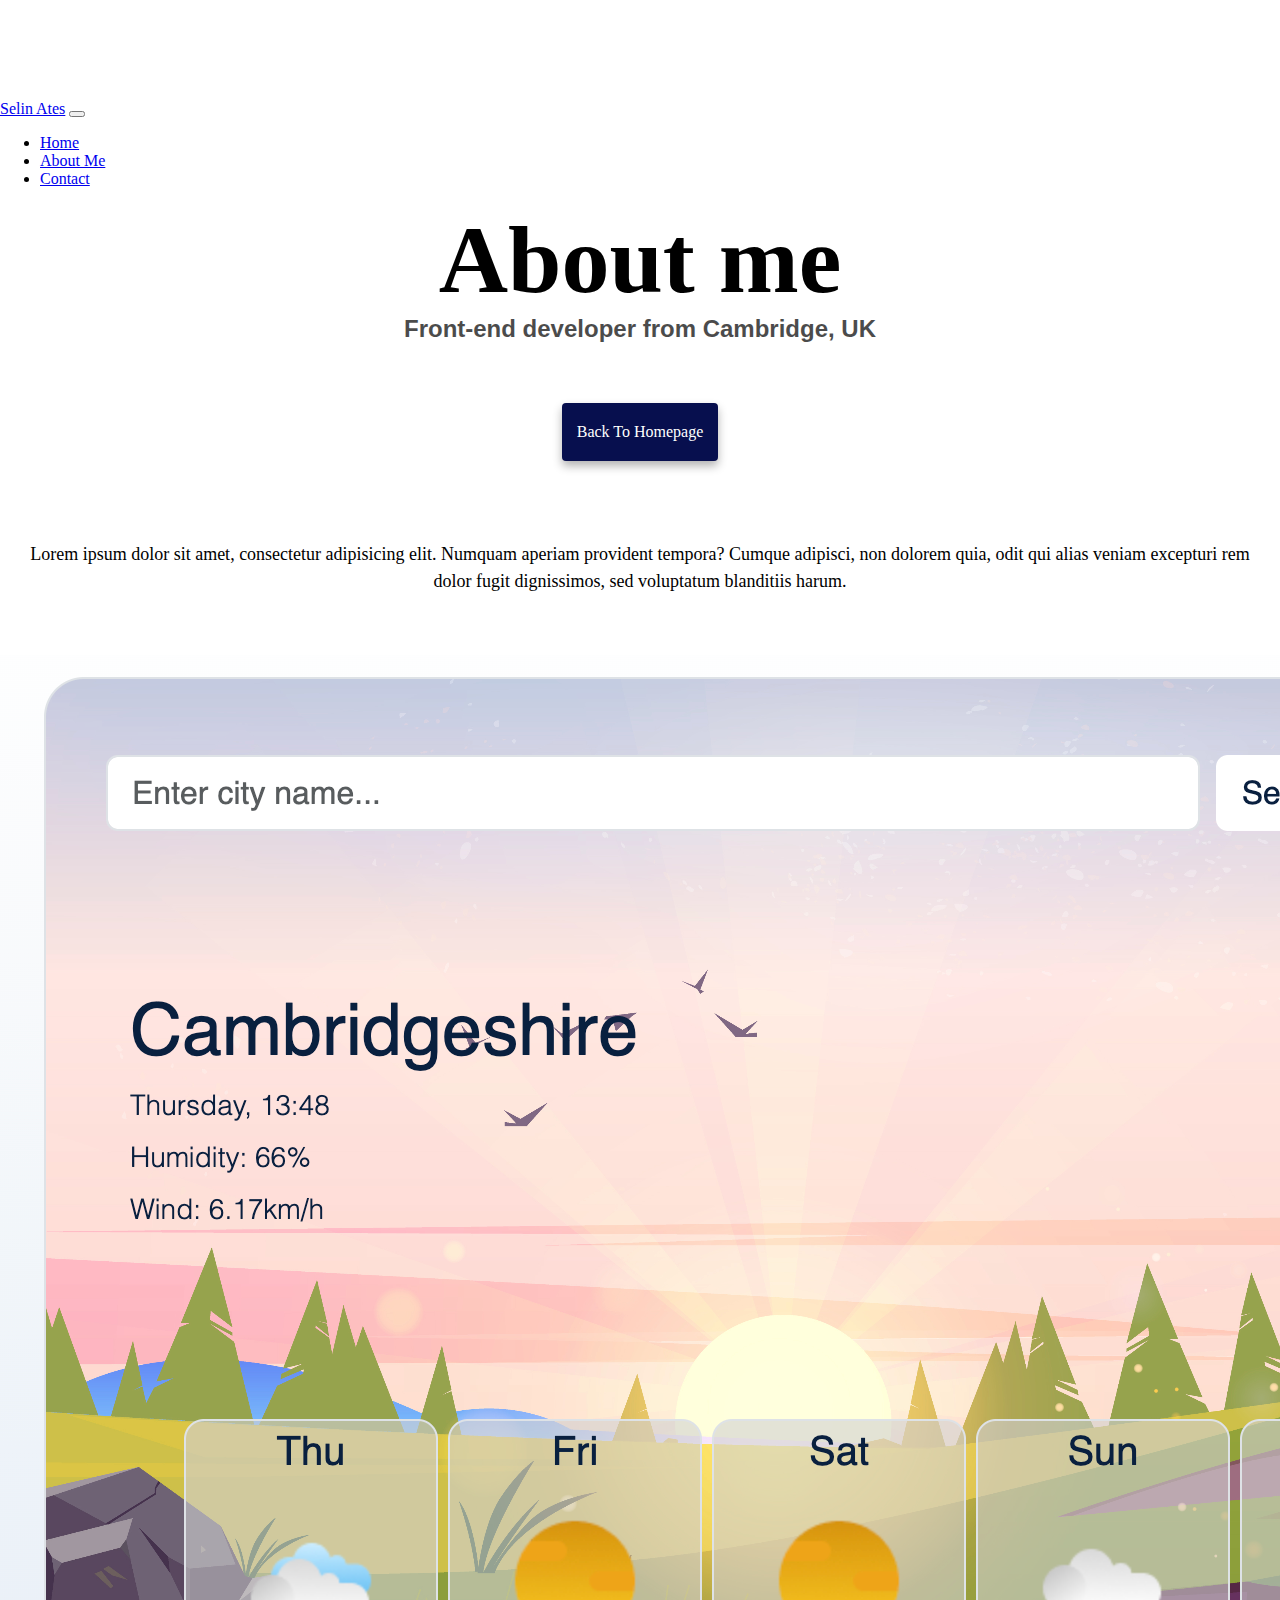
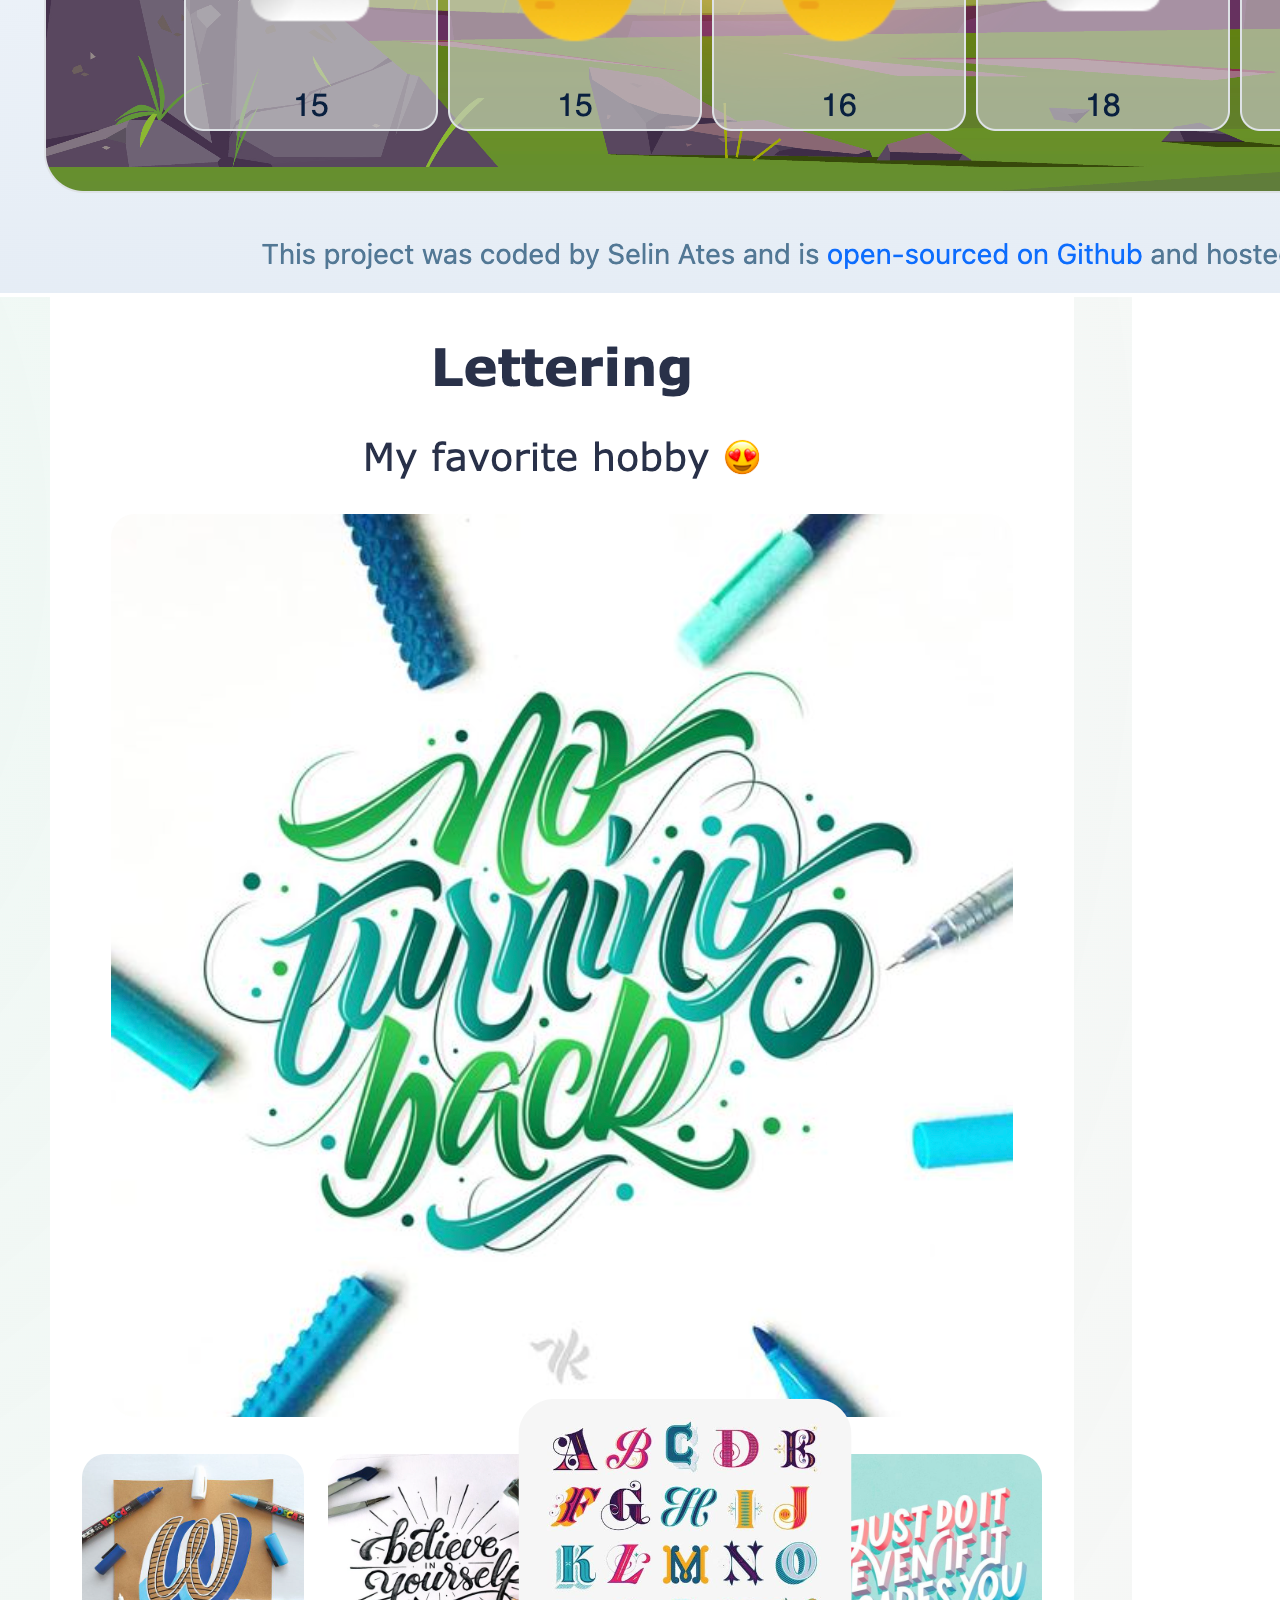
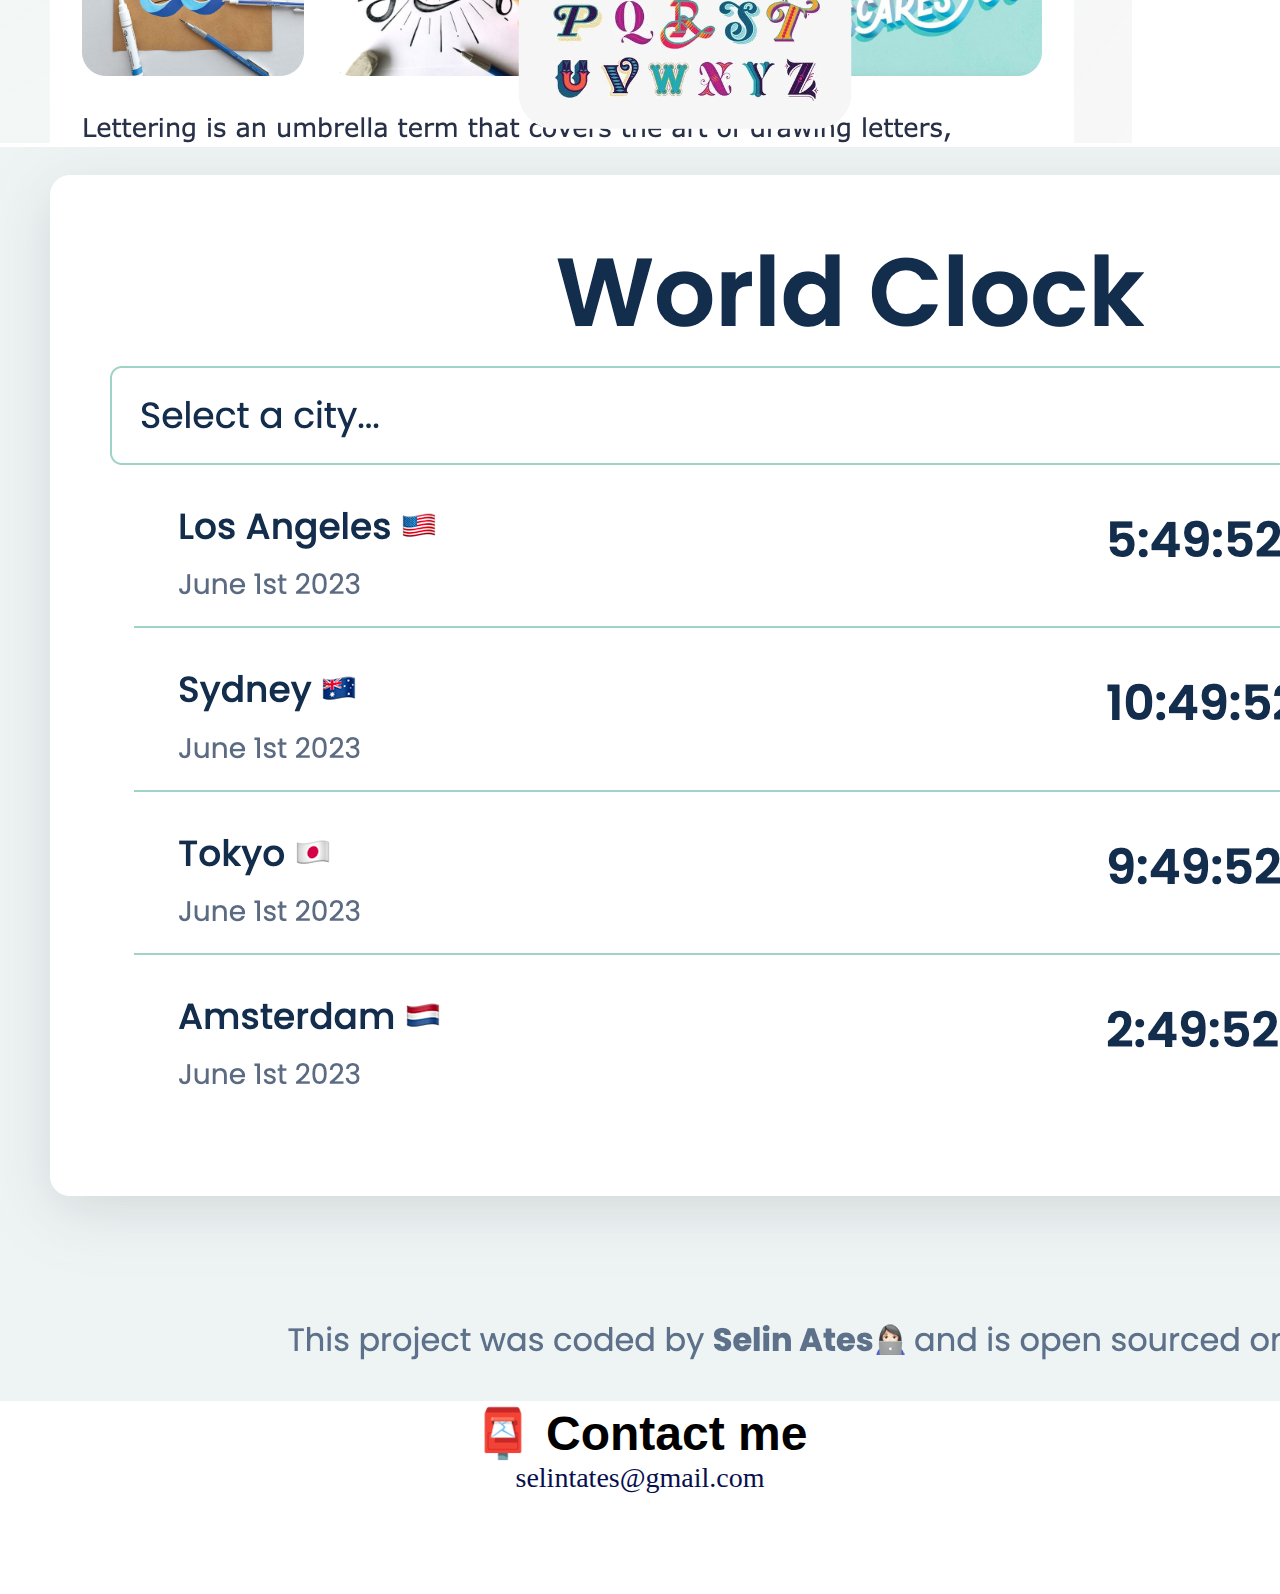
==== commit ee8303e0: "change images, fonts and button colors" ====
--- a/about.html
+++ b/about.html
@@ -65,21 +65,21 @@
       <div class="row">
         <div class="col-sm-4">
           <img
-            src="images/yoga.png"
+            src="images/weatherapp.png"
             class="img-fluid p-2 shadow rounded"
             alt="yoga"
           />
         </div>
         <div class="col-sm-4">
           <img
-            src="images/weather.png"
+            src="images/lettering.png"
             class="img-fluid p-2 shadow rounded"
             alt="weather"
           />
         </div>
         <div class="col-sm-4">
           <img
-            src="images/yogurt.png"
+            src="images/worldclockapp.png"
             class="img-fluid p-2 shadow rounded"
             alt="yogurt"
           />
--- a/src/style.css
+++ b/src/style.css
@@ -1,7 +1,8 @@
 :root {
-    --primary-color: #6c63ff;
-    --secondary-color: #f5f2fe;
+    --primary-color: #070f4e;
+    --secondary-color: #f5ebeb;
     --box-shadow: 0 5px 10px rgba(0, 0, 0, 0.3);
+    --third-color: #3ab1c8;
   }
   
   body {
@@ -18,27 +19,38 @@
   h1 {
     font-size: 96px;
     margin-top: 10px;
+    font-family: 'Playfair Display', serif;
+    
+    
   }
   
   h2 {
     font-size: 48px;
+    font-family: 'Poppins', sans-serif;
+    
   }
   
   h3 {
     font-size: 24px;
     opacity: 0.7;
+    font-family: 'Poppins', sans-serif;
   }
   
   p {
     font-size: 18px;
-    background: var(--secondary-color);
     padding: 20px;
     border-radius: 4px;
     font-size: 18px;
     line-height: 1.5;
     text-align: left;
   }
+  .intro {
+    margin-bottom: 100px;
   
+  }
+  .info .photo{
+    margin-top: 20px;
+  }
   .navigation-links {
     display: flex;
     margin-top: 40px;
@@ -58,12 +70,17 @@
     box-shadow: var(--box-shadow);
     color: white;
   }
-  
+  .contact-link.light{
+    background: var(--third-color);
+  }
   .about-link {
     color: var(--primary-color);
     border: 1px solid var(--primary-color);
   }
-  
+  .about-link.light{
+    color: var(--third-color);
+    border: 1px solid var(--secondary-color);
+  }
   .homepage-link {
     color: var(--primary-color);
     text-align: center;
@@ -93,9 +110,7 @@
     text-decoration: underline;
   }
   
-  .info {
-    margin: 0;
-  }
+  
   
   @media (max-width: 576px) {
     h1 {
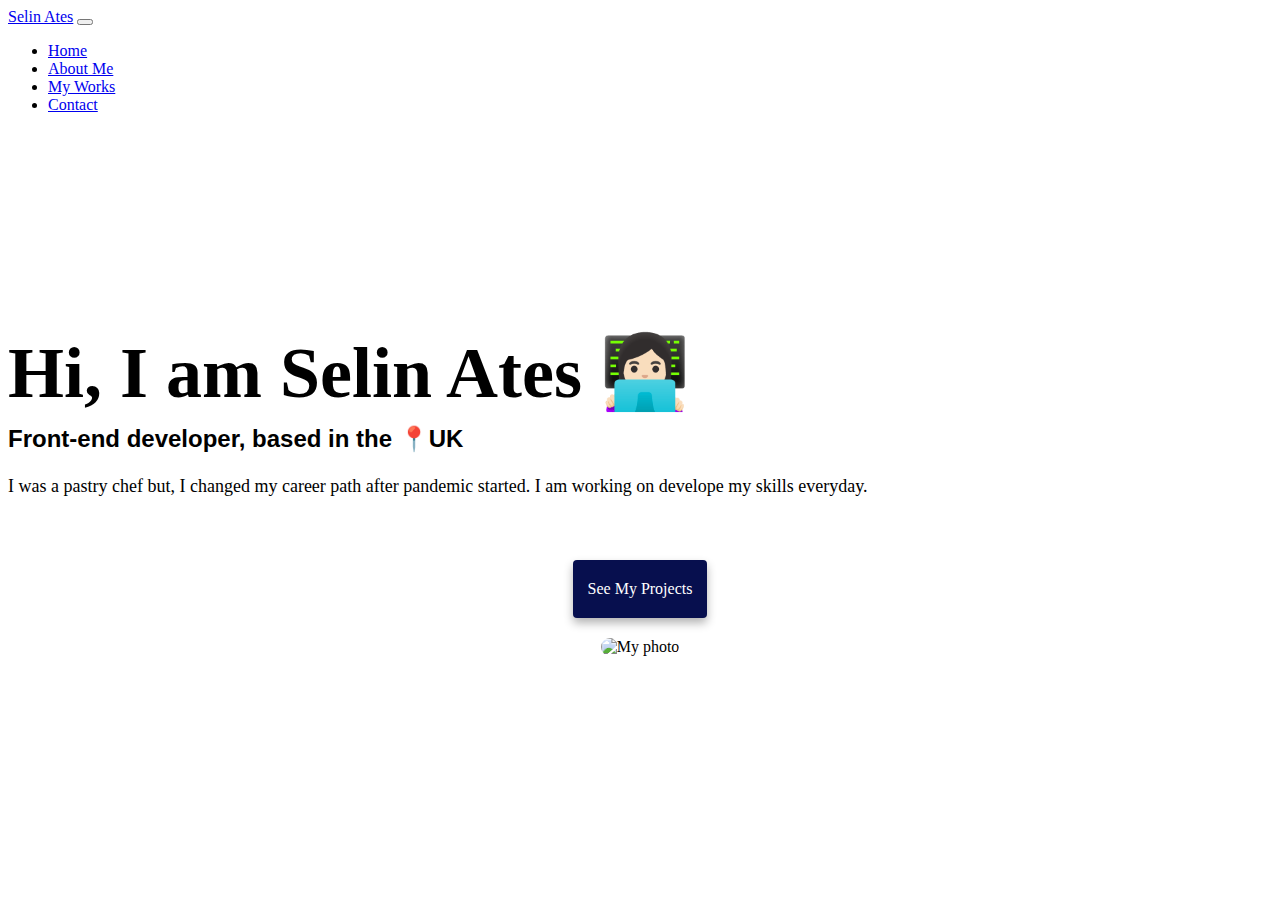
==== commit cc40781d: "add details to about page, works and contact pages structure" ====
--- a/about.html
+++ b/about.html
@@ -41,57 +41,36 @@
               <a class="nav-link active" href="about.html">About Me</a>
             </li>
             <li class="nav-item">
-              <a class="nav-link" href="about.html#contact">Contact</a>
+              <a class="nav-link" href="works.html">My Works</a>
+            </li>
+            <li class="nav-item">
+              <a class="nav-link" href="contact.html">Contact</a>
             </li>
           </ul>
         </div>
       </div>
     </nav>
-    <h1>About me</h1>
-    <h3>Front-end developer from Cambridge, UK</h3>
-    <div class="navigation-links">
-      <a href="index.html" class="contact-link">Back to Homepage</a>
-    </div>
-    <div class="about-paragraphs">
-      <p>
-        Lorem ipsum dolor sit amet, consectetur adipisicing elit. Numquam
-        aperiam provident tempora? Cumque adipisci, non dolorem quia, odit qui
-        alias veniam excepturi rem dolor fugit dignissimos, sed voluptatum
-        blanditiis harum.
-        <br />
-      </p>
-    </div>
     <div class="container">
-      <div class="row">
-        <div class="col-sm-4">
-          <img
-            src="images/weatherapp.png"
-            class="img-fluid p-2 shadow rounded"
-            alt="yoga"
-          />
+      <div class="row container-wrap">
+        <div class="col-md-6">
+          <h1 class="custom">Hi, I am Selin Ates 👩🏻‍💻</h1>
+          <h3 class="custom">Front-end developer, based in the 📍UK</h3>
+          <p class="custom">
+            I was a pastry chef but, I changed my career path after pandemic
+            started. I am working on develope my skills everyday.
+          </p>
+          <div class="navigation-links">
+            <a href="works.html" class="contact-link">See my projects</a>
+          </div>
         </div>
-        <div class="col-sm-4">
-          <img
-            src="images/lettering.png"
-            class="img-fluid p-2 shadow rounded"
-            alt="weather"
-          />
-        </div>
-        <div class="col-sm-4">
-          <img
-            src="images/worldclockapp.png"
-            class="img-fluid p-2 shadow rounded"
-            alt="yogurt"
-          />
+        <div class="col-md-6 personal-image">
+          <div class="box">
+            <img src="images/selin.png" alt="My photo" class="img-fluid" />
+          </div>
         </div>
       </div>
     </div>
-    <div class="mt-5" id="contact">
-      <h2>📮 Contact me</h2>
-      <a href="mailto:selintates@gmail.com " class="email-link">
-        selintates@gmail.com
-      </a>
-    </div>
+
     <script
       src="https://cdn.jsdelivr.net/npm/bootstrap@5.3.0-alpha3/dist/js/bootstrap.bundle.min.js"
       integrity="sha384-ENjdO4Dr2bkBIFxQpeoTz1HIcje39Wm4jDKdf19U8gI4ddQ3GYNS7NTKfAdVQSZe"
--- a/src/style.css
+++ b/src/style.css
@@ -5,10 +5,7 @@
     --third-color: #3ab1c8;
   }
   
-  body {
-    margin: 100px auto;
-  }
-  
+
   h1,
   h2,
   h3 {
@@ -18,12 +15,17 @@
   
   h1 {
     font-size: 96px;
-    margin-top: 10px;
+    margin-top:0px;
     font-family: 'Playfair Display', serif;
-    
     
   }
   
+  h1.custom{
+    margin-top: 100px;
+    font-size: 72px;
+    text-align: left;
+  }
+
   h2 {
     font-size: 48px;
     font-family: 'Poppins', sans-serif;
@@ -32,10 +34,14 @@
   
   h3 {
     font-size: 24px;
+    margin-top: 10px;
     opacity: 0.7;
     font-family: 'Poppins', sans-serif;
   }
-  
+  h3.custom{
+    text-align: left;
+    opacity: 1;
+  }
   p {
     font-size: 18px;
     padding: 20px;
@@ -44,9 +50,22 @@
     line-height: 1.5;
     text-align: left;
   }
-  .intro {
+  p.custom{
+    padding: 0;
+    margin-top: 20px;
+  }
+  .hero {
     margin-bottom: 100px;
-  
+    background-image: url('../images/coding.png');
+    color: white;
+    background-size: cover;
+    height: 100vh;
+    display: flex;
+    align-items: center;
+    justify-content: center;
+  }
+  .hero-content{
+    width: 640px;
   }
   .info .photo{
     margin-top: 20px;
@@ -109,8 +128,20 @@
   .email-link:hover {
     text-decoration: underline;
   }
+  .container-wrap{
+    padding: 100px 0px;
+  }
+  .box{
+    text-align: center;
+  }
+
+  .box img{
+    width:80%; /* you can use % */
+    height: auto;
+    object-fit: cover;
+    border-radius: 10px;
   
-  
+  }
   
   @media (max-width: 576px) {
     h1 {
@@ -126,6 +157,16 @@
     p {
       text-align: center;
     }
-  
+    
+    h1.custom{
+      font-size: 48px;
+      text-align: center;
+    }
+    h3.custom{
+      text-align: center;
+    }
+    .box{
+      text-align: center;
+    }
   }
   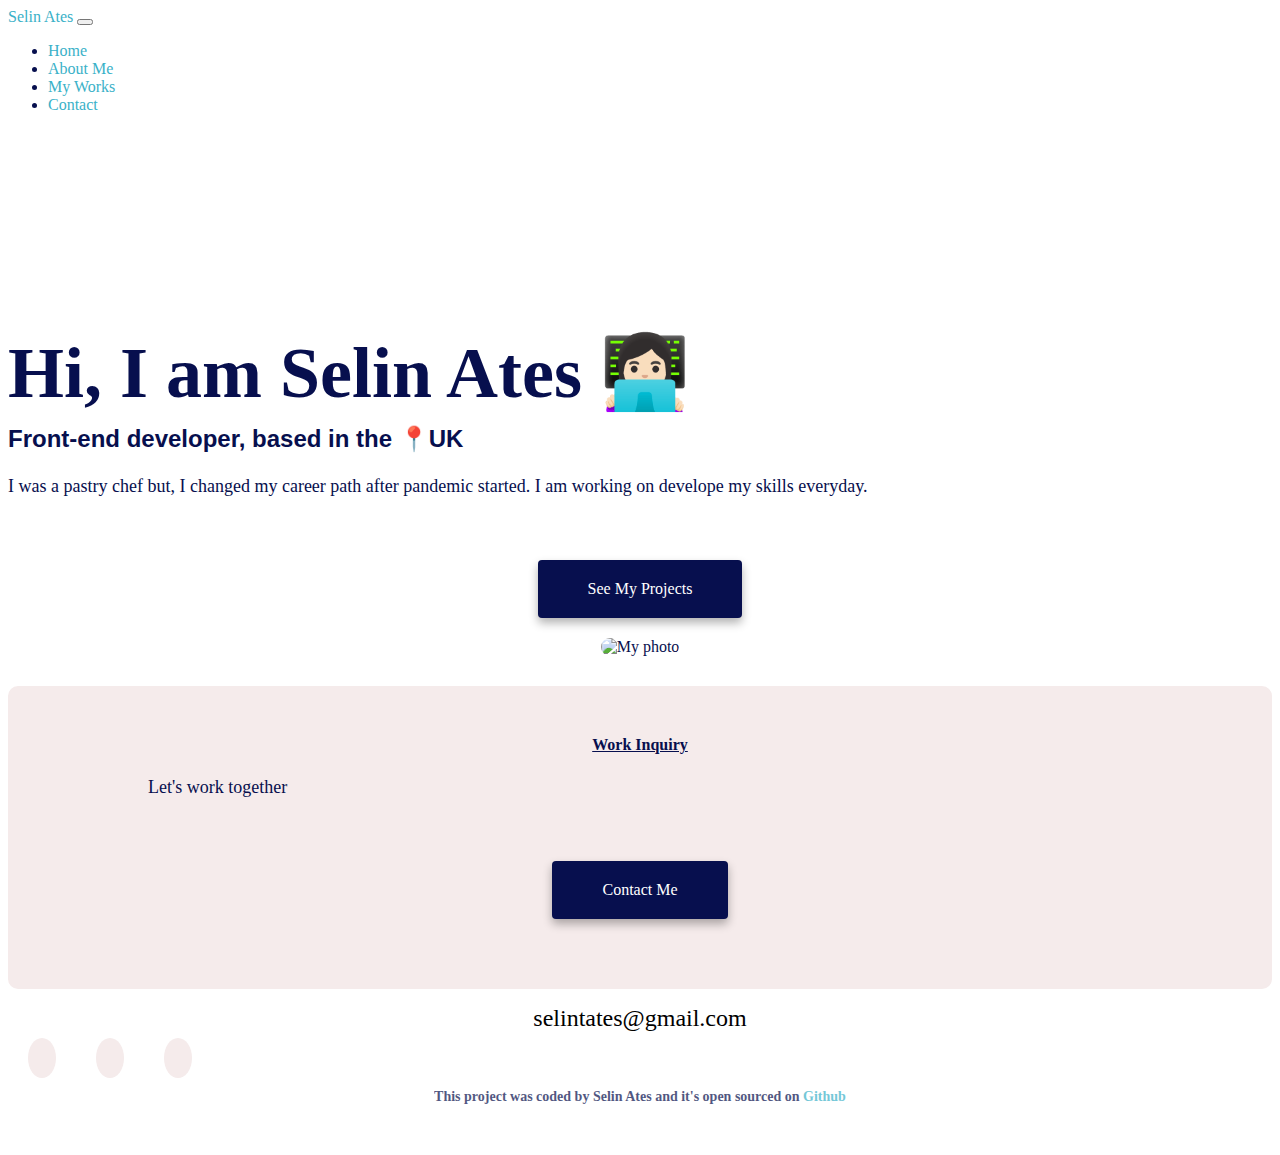
==== commit fe101881: "add footer on pages" ====
--- a/about.html
+++ b/about.html
@@ -11,6 +11,10 @@
       integrity="sha384-KK94CHFLLe+nY2dmCWGMq91rCGa5gtU4mk92HdvYe+M/SXH301p5ILy+dN9+nJOZ"
       crossorigin="anonymous"
     />
+    <script
+      src="https://kit.fontawesome.com/ddc3ee268a.js"
+      crossorigin="anonymous"
+    ></script>
     <link rel="stylesheet" href="src/style.css" />
     <title>About / Selin Ates</title>
   </head>
@@ -70,7 +74,41 @@
         </div>
       </div>
     </div>
-
+    <footer>
+      <div
+        class="container contact-box justify-content-between mb-5 d-none d-md-flex"
+      >
+        <div>
+          <h4>Work Inquiry</h4>
+          <p class="text-muted">Let's work together</p>
+        </div>
+        <div>
+          <div class="navigation-links">
+            <a href="contact.html" class="contact-link">Contact me</a>
+          </div>
+        </div>
+      </div>
+      <div class="d-flex justify-content-center mb-5">
+        <a href="mailto:selintates@gmail.com" class="email-link">
+          <span>selintates@gmail.com</span>
+        </a>
+      </div>
+      <div class="social-links d-flex justify-content-center">
+        <a href="https://github.com/stugceates" target="_blank">
+          <i class="fab fa-github"></i>
+        </a>
+        <a href="https://www.instragram.com/stugceates" target="_blank">
+          <i class="fab fa-instagram"></i>
+        </a>
+        <a href="https://www.twitter.com/stugceates" target="_blank">
+          <i class="fab fa-twitter"></i>
+        </a>
+      </div>
+      <h4 class="custom">
+        This project was coded by Selin Ates and it's open sourced on
+        <a href="https://github.com/stugceates/sc-portfolio">Github</a></h4>
+      </h4>
+    </footer>
     <script
       src="https://cdn.jsdelivr.net/npm/bootstrap@5.3.0-alpha3/dist/js/bootstrap.bundle.min.js"
       integrity="sha384-ENjdO4Dr2bkBIFxQpeoTz1HIcje39Wm4jDKdf19U8gI4ddQ3GYNS7NTKfAdVQSZe"
--- a/src/style.css
+++ b/src/style.css
@@ -4,18 +4,20 @@
     --box-shadow: 0 5px 10px rgba(0, 0, 0, 0.3);
     --third-color: #3ab1c8;
   }
-  
-
+  body{
+    color: var(--primary-color);
+  }
+ 
   h1,
   h2,
-  h3 {
+  h3,
+  h4 {
     text-align: center;
     margin: 0;
   }
   
   h1 {
     font-size: 96px;
-    margin-top:0px;
     font-family: 'Playfair Display', serif;
     
   }
@@ -41,6 +43,21 @@
   h3.custom{
     text-align: left;
     opacity: 1;
+  }
+  .project-content h3{
+    font-size: 14px;
+  }
+  h4 {
+    margin-top: 20px;
+    font-weight: 600;
+    text-decoration: underline;
+  }
+  h4.custom{
+    font-size: 14px;
+    opacity: 0.7;
+    margin-bottom: 50px;
+    text-decoration: none;
+    text-align: center;
   }
   p {
     font-size: 18px;
@@ -82,6 +99,7 @@
     padding: 20px 15px;
     text-decoration: none;
     text-transform: capitalize;
+    padding: 20px 50px;
   }
   
   .contact-link {
@@ -128,13 +146,27 @@
   .email-link:hover {
     text-decoration: underline;
   }
+  .contact-container{
+    text-align: center;
+    display: flex;
+    justify-content: center;
+    align-items: center;
+    padding: 100px 100px;
+  }
+
   .container-wrap{
-    padding: 100px 0px;
+    padding-top: 100px;
   }
   .box{
     text-align: center;
   }
-
+  .contact-info{
+    margin-top: 30px;
+  }
+  a{
+    text-decoration: none;
+    color: var(--third-color)
+  }
   .box img{
     width:80%; /* you can use % */
     height: auto;
@@ -142,7 +174,49 @@
     border-radius: 10px;
   
   }
-  
+  .project-content{
+    margin-top: 50px;
+  }
+  footer{
+    margin-top: 30px;
+  }
+  footer .contact-box {
+    background: var(--secondary-color);
+    padding: 30px 120px;
+    border-radius: 10px;
+  }
+
+  footer .contact-box p {
+  margin: 0;
+  }
+  
+  footer .email-link {
+    text-decoration: none;
+    color: black;
+    font-size: 24px;
+  }
+
+  .social-links{
+    margin-bottom: 20px;
+  }
+  footer .social-links a {
+    margin: 0 20px;
+    color: var(--primary-color);
+    background: var(--secondary-color);
+    padding: 10px 14px;
+    border-radius: 50%;
+    font-size: 18px;
+    transition: all 100ms ease-in-out;
+  }
+
+  footer .navigation-links{
+    margin-top:0px;
+    padding: 20px 50px;
+  }
+  
+  .mb-5 {
+    margin-bottom: 1rem!important;
+  }
   @media (max-width: 576px) {
     h1 {
       font-size: 48px;
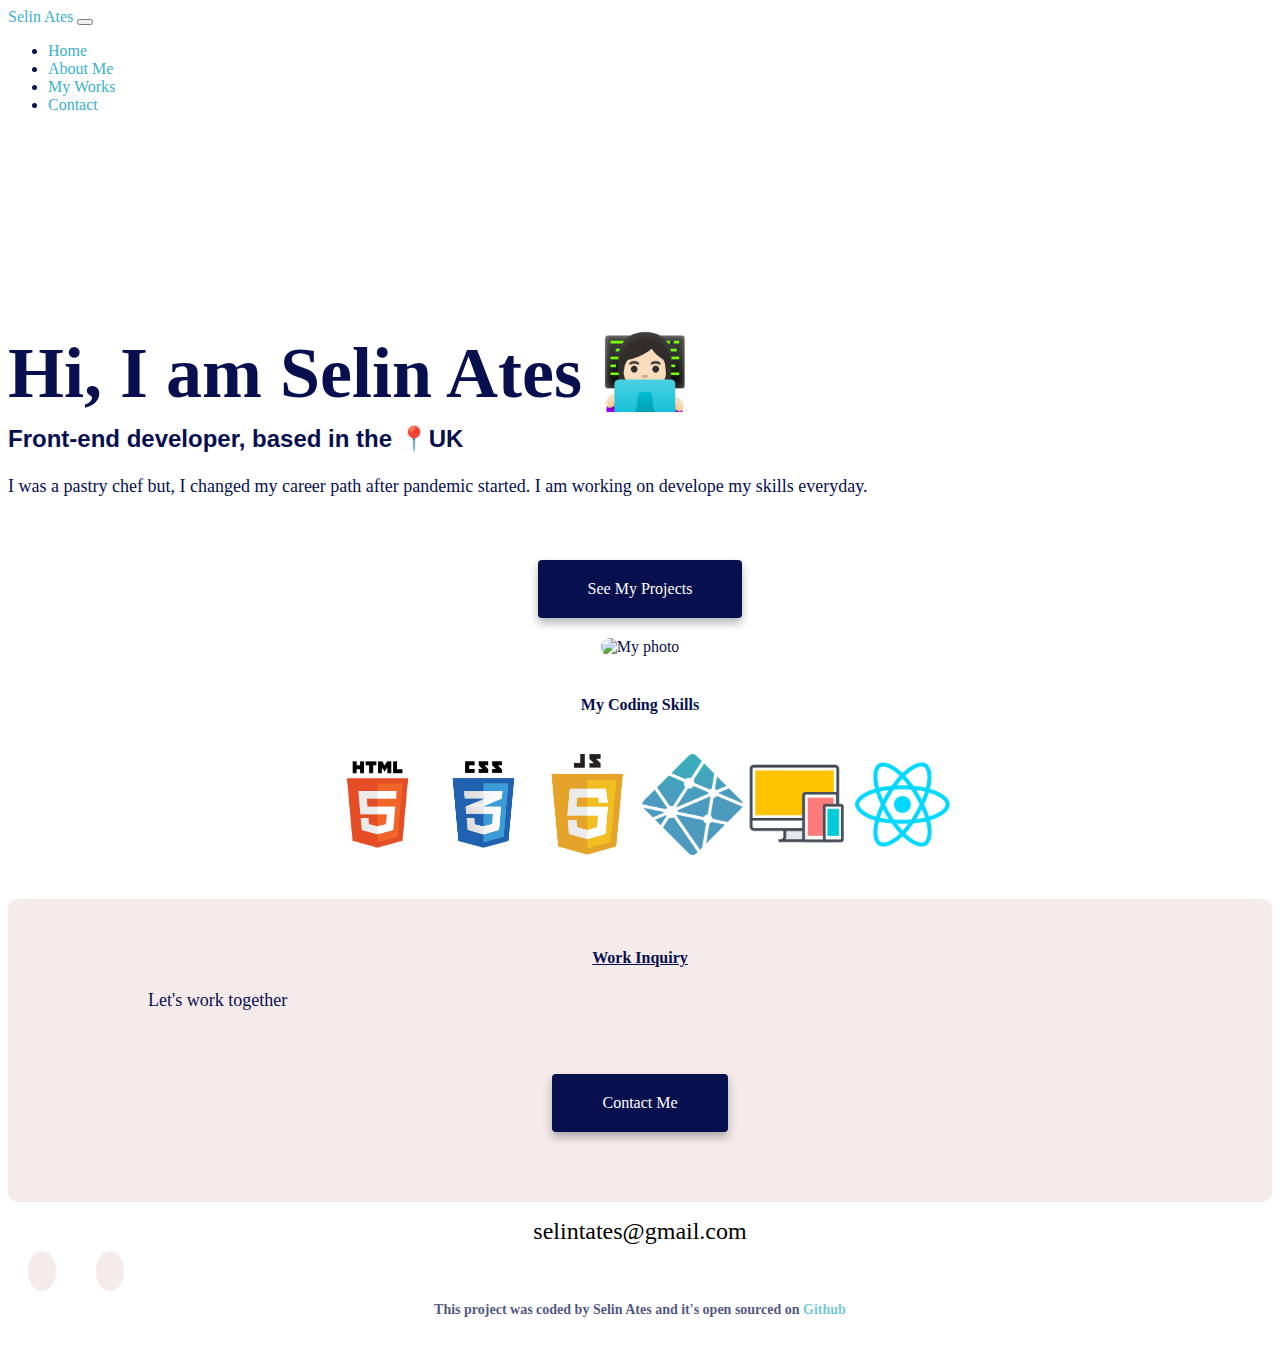
==== commit 9e88a403: "add info to about page and change socialmedia link" ====
--- a/about.html
+++ b/about.html
@@ -73,7 +73,19 @@
           </div>
         </div>
       </div>
+      <div class="row code-skills">
+        <h4 class="text-center">My Coding Skills</h4>
+        <div class="skill-icons">
+          <img class="col-md-2" src="images/html.png" alt="HTML Logo" />
+          <img class="col-md-2" src="images/cs.png" alt="HTML Logo" />
+          <img class="col-md-2" src="images/js.png" alt="HTML Logo" />
+          <img class="col-md-2" src="images/hosting.png" alt="HTML Logo" />
+          <img class="col-md-2" src="images/responsive.png" alt="HTML Logo" />
+          <img class="col-md-2" src="images/react.png" alt="HTML Logo" />
+        </div>
+      </div>
     </div>
+
     <footer>
       <div
         class="container contact-box justify-content-between mb-5 d-none d-md-flex"
@@ -97,16 +109,15 @@
         <a href="https://github.com/stugceates" target="_blank">
           <i class="fab fa-github"></i>
         </a>
-        <a href="https://www.instragram.com/stugceates" target="_blank">
-          <i class="fab fa-instagram"></i>
-        </a>
-        <a href="https://www.twitter.com/stugceates" target="_blank">
-          <i class="fab fa-twitter"></i>
+        <a href="https://www.linkedin.com/in/stugceates/" target="_blank">
+          <i class="fab fa-linkedin"></i>
         </a>
       </div>
       <h4 class="custom">
         This project was coded by Selin Ates and it's open sourced on
-        <a href="https://github.com/stugceates/sc-portfolio">Github</a></h4>
+        <a href="https://github.com/stugceates/sc-portfolio" target="_blank"
+          >Github</a
+        >
       </h4>
     </footer>
     <script
--- a/src/style.css
+++ b/src/style.css
@@ -199,6 +199,18 @@
   .social-links{
     margin-bottom: 20px;
   }
+
+  .code-skills{
+    text-align: center;
+    margin: 40px 0;
+  }
+  .skill-icons img {
+    width: 8%;
+  }
+  .code-skills h4{
+    text-decoration: none;
+    margin: 40px;
+  }
   footer .social-links a {
     margin: 0 20px;
     color: var(--primary-color);
@@ -230,11 +242,13 @@
   
     p {
       text-align: center;
+      font-size: 14px;
     }
     
     h1.custom{
       font-size: 48px;
       text-align: center;
+      margin-top: 10px;
     }
     h3.custom{
       text-align: center;
@@ -242,5 +256,8 @@
     .box{
       text-align: center;
     }
+    .skill-icons img{
+      width: 15%;
+    }
   }
   